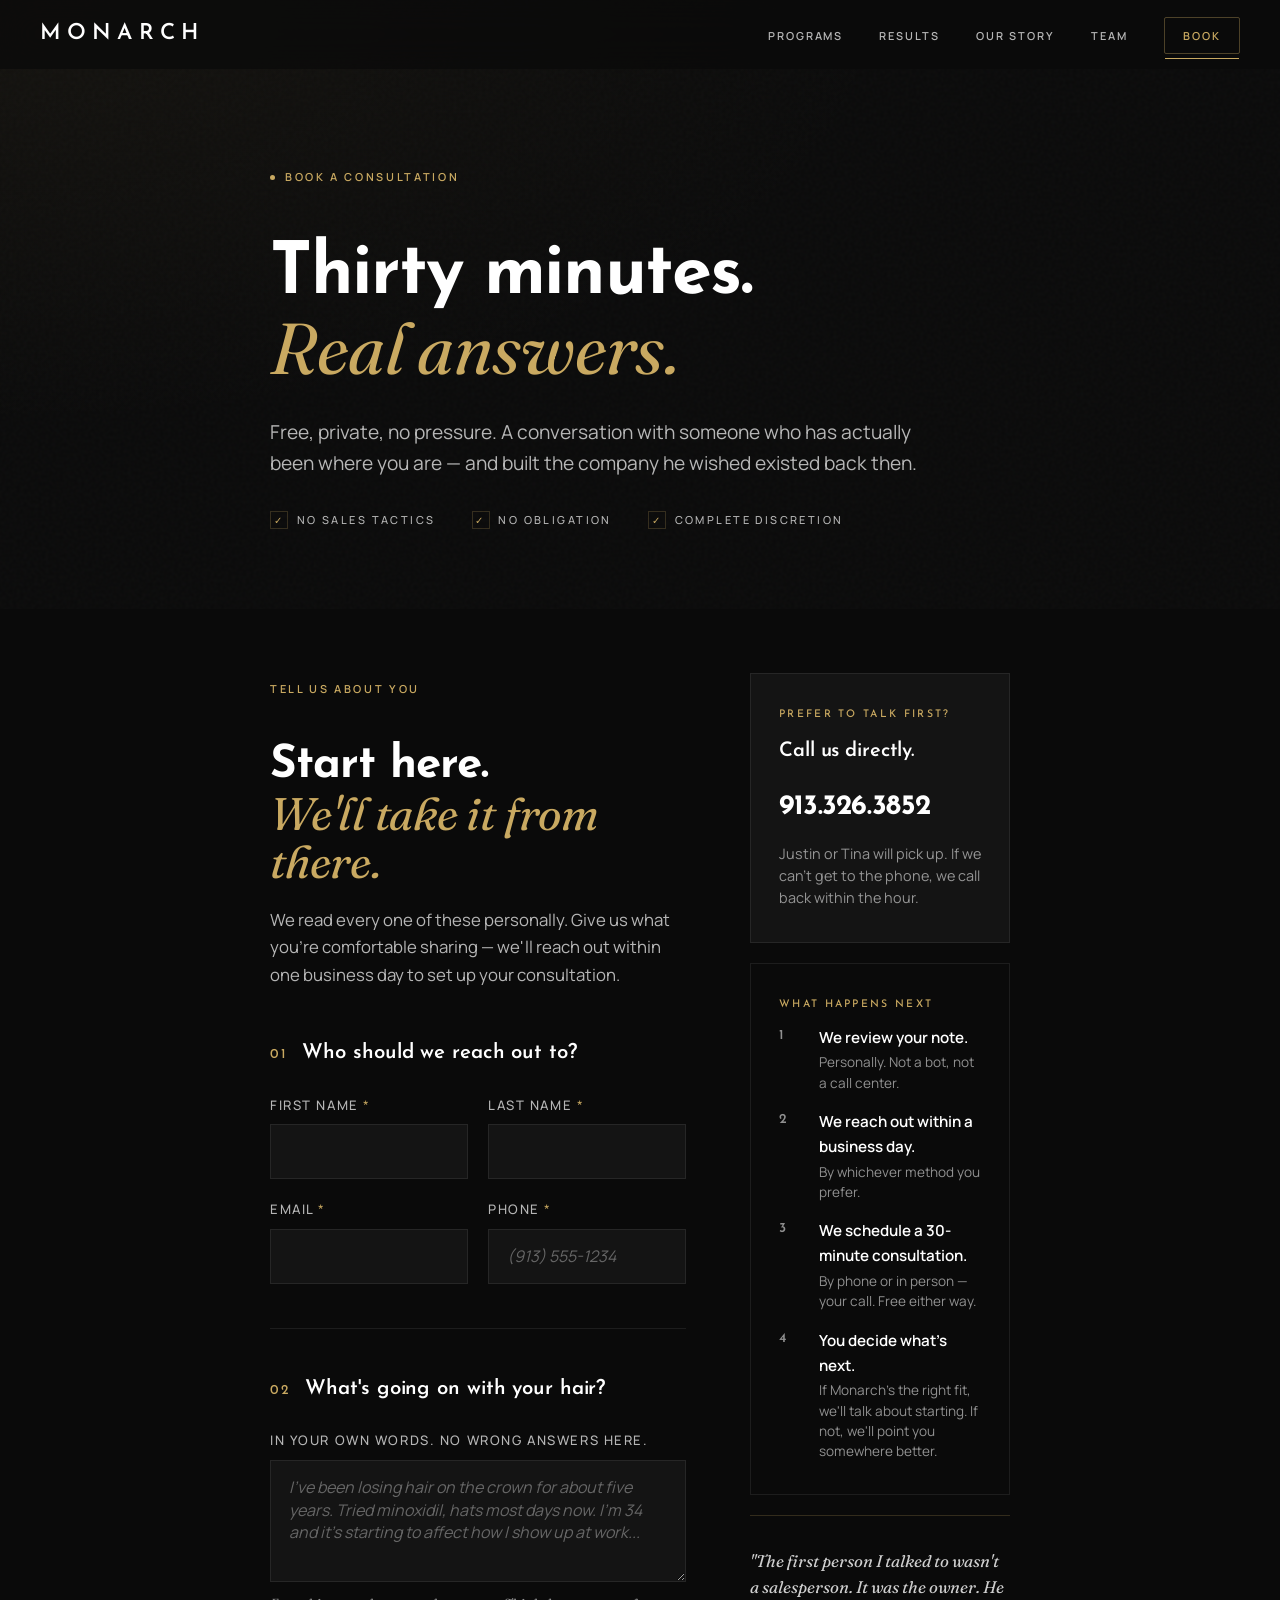
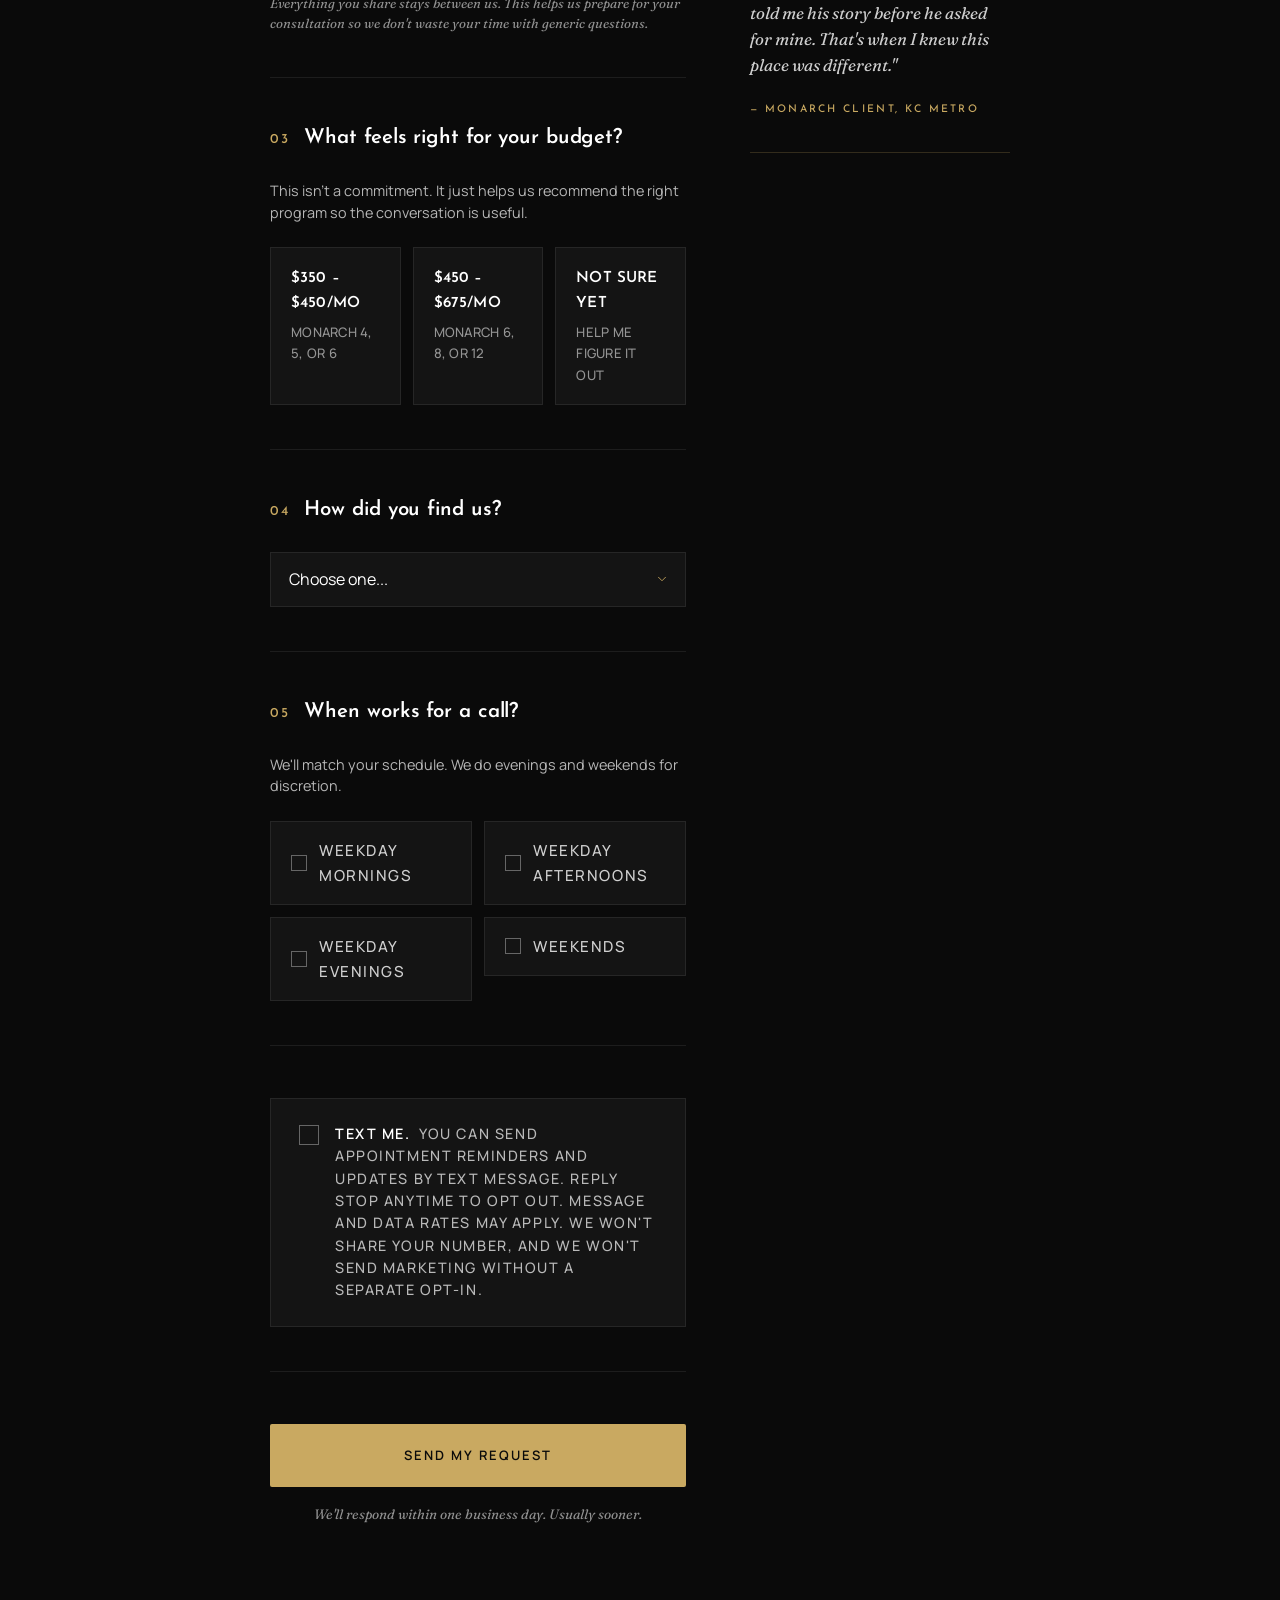
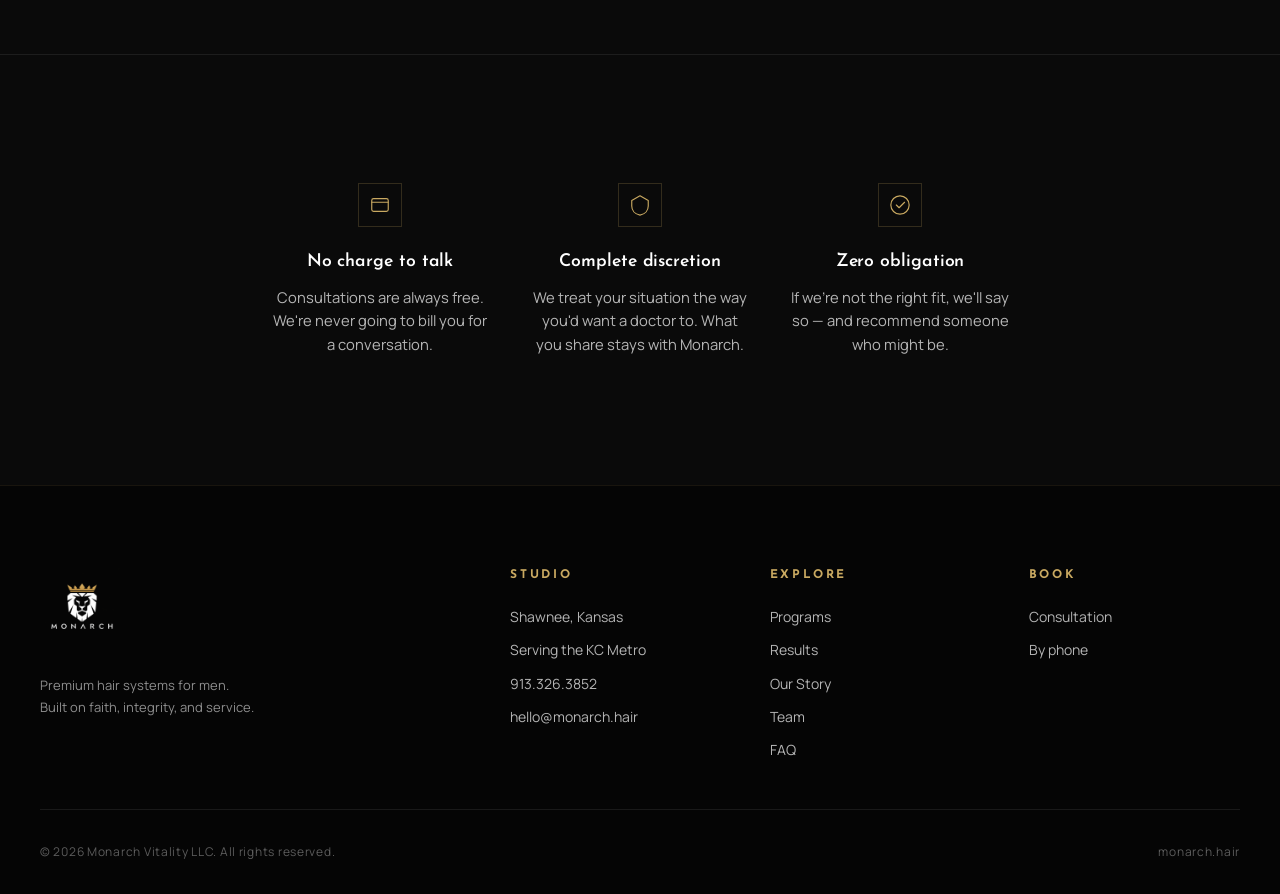
==== book.html @ c1148c9b "Add book consultation page" ====
<!DOCTYPE html>
<html lang="en">
<head>
    <meta charset="UTF-8">
    <meta name="viewport" content="width=device-width, initial-scale=1.0">
    <title>Book a Consultation — Monarch</title>
    <meta name="description" content="Book a free, private consultation with Monarch. Thirty minutes. No pressure. Real answers from a real person who has been where you are.">
    <meta name="theme-color" content="#0A0A0A">

    <meta property="og:title" content="Book a Consultation — Monarch">
    <meta property="og:description" content="Free, private, thirty minutes. Real answers from someone who has been where you are.">
    <meta property="og:type" content="website">
    <meta property="og:image" content="/images/logos/monarch-logo-white-gold-on-black.png">

    <link rel="icon" type="image/png" href="images/logos/monarch-mark-black-gold.png">

    <link rel="preconnect" href="https://fonts.googleapis.com">
    <link rel="preconnect" href="https://fonts.gstatic.com" crossorigin>
    <link href="https://fonts.googleapis.com/css2?family=Josefin+Sans:wght@300;400;500;600;700&family=Manrope:wght@300;400;500;600;700&family=Fraunces:ital,wght@1,300;1,400;1,500&display=swap" rel="stylesheet">

    <link rel="stylesheet" href="css/styles.css">
    <script>document.documentElement.classList.add('js');</script>
</head>
<body>

<!-- ============ NAV ============ -->
<nav class="nav" id="nav">
    <div class="nav__inner">
        <a href="index.html" class="nav__logo" aria-label="Monarch home">
            <span class="nav__logo-text">MONARCH</span>
        </a>
        <button class="nav__toggle" id="navToggle" aria-label="Open menu" aria-expanded="false">
            <span></span><span></span><span></span>
        </button>
        <ul class="nav__links" id="navLinks">
            <li><a href="programs.html">Programs</a></li>
            <li><a href="results.html">Results</a></li>
            <li><a href="story.html">Our Story</a></li>
            <li><a href="team.html">Team</a></li>
            <li><a href="book.html" class="nav__cta is-active">Book</a></li>
        </ul>
    </div>
</nav>

<!-- ============ PAGE HERO ============ -->
<section class="page-hero page-hero--book">
    <div class="page-hero__grain"></div>
    <div class="container container--narrow">
        <div class="eyebrow">
            <span class="eyebrow__dot"></span>
            Book a consultation
        </div>
        <h1 class="page-hero__headline">
            Thirty minutes.<br>
            <span class="serif-italic gold">Real answers.</span>
        </h1>
        <p class="page-hero__sub">
            Free, private, no pressure. A conversation with someone who has actually been where you are &mdash;
            and built the company he wished existed back then.
        </p>
        <ul class="page-hero__promises">
            <li><span class="promise__check" aria-hidden="true">&#10003;</span> No sales tactics</li>
            <li><span class="promise__check" aria-hidden="true">&#10003;</span> No obligation</li>
            <li><span class="promise__check" aria-hidden="true">&#10003;</span> Complete discretion</li>
        </ul>
    </div>
</section>

<!-- ============ BOOKING FORM ============ -->
<section class="section book">
    <div class="container container--narrow">
        <div class="book__layout">

            <!-- LEFT: the form -->
            <div class="book__form-wrap">
                <div class="eyebrow">Tell us about you</div>
                <h2 class="book__form-headline">
                    Start here.<br>
                    <span class="serif-italic gold">We'll take it from there.</span>
                </h2>
                <p class="book__form-intro">
                    We read every one of these personally. Give us what you're comfortable sharing &mdash;
                    we'll reach out within one business day to set up your consultation.
                </p>

                <form class="book-form" id="bookForm" novalidate>

                    <!-- SECTION 1: WHO -->
                    <div class="form-group">
                        <div class="form-group__label">
                            <span class="form-group__num">01</span>
                            <span class="form-group__title">Who should we reach out to?</span>
                        </div>
                        <div class="form-grid form-grid--2">
                            <div class="field">
                                <label for="firstName">First name <span class="req">*</span></label>
                                <input type="text" id="firstName" name="firstName" required autocomplete="given-name">
                            </div>
                            <div class="field">
                                <label for="lastName">Last name <span class="req">*</span></label>
                                <input type="text" id="lastName" name="lastName" required autocomplete="family-name">
                            </div>
                            <div class="field">
                                <label for="email">Email <span class="req">*</span></label>
                                <input type="email" id="email" name="email" required autocomplete="email" inputmode="email">
                            </div>
                            <div class="field">
                                <label for="phone">Phone <span class="req">*</span></label>
                                <input type="tel" id="phone" name="phone" required autocomplete="tel" inputmode="tel" placeholder="(913) 555-1234">
                            </div>
                        </div>
                    </div>

                    <!-- SECTION 2: WHAT'S GOING ON -->
                    <div class="form-group">
                        <div class="form-group__label">
                            <span class="form-group__num">02</span>
                            <span class="form-group__title">What's going on with your hair?</span>
                        </div>
                        <div class="field">
                            <label for="concern">In your own words. No wrong answers here.</label>
                            <textarea id="concern" name="concern" rows="4" placeholder="I've been losing hair on the crown for about five years. Tried minoxidil, hats most days now. I'm 34 and it's starting to affect how I show up at work..."></textarea>
                            <p class="field__hint">Everything you share stays between us. This helps us prepare for your consultation so we don't waste your time with generic questions.</p>
                        </div>
                    </div>

                    <!-- SECTION 3: BUDGET -->
                    <div class="form-group">
                        <div class="form-group__label">
                            <span class="form-group__num">03</span>
                            <span class="form-group__title">What feels right for your budget?</span>
                        </div>
                        <div class="field">
                            <p class="field__hint field__hint--top">This isn't a commitment. It just helps us recommend the right program so the conversation is useful.</p>
                            <div class="radio-grid">
                                <label class="radio-card">
                                    <input type="radio" name="budget" value="350-450">
                                    <span class="radio-card__inner">
                                        <span class="radio-card__title">$350 &ndash; $450/mo</span>
                                        <span class="radio-card__detail">Monarch 4, 5, or 6</span>
                                    </span>
                                </label>
                                <label class="radio-card">
                                    <input type="radio" name="budget" value="450-675">
                                    <span class="radio-card__inner">
                                        <span class="radio-card__title">$450 &ndash; $675/mo</span>
                                        <span class="radio-card__detail">Monarch 6, 8, or 12</span>
                                    </span>
                                </label>
                                <label class="radio-card">
                                    <input type="radio" name="budget" value="not-sure">
                                    <span class="radio-card__inner">
                                        <span class="radio-card__title">Not sure yet</span>
                                        <span class="radio-card__detail">Help me figure it out</span>
                                    </span>
                                </label>
                            </div>
                        </div>
                    </div>

                    <!-- SECTION 4: HOW'D YOU HEAR -->
                    <div class="form-group">
                        <div class="form-group__label">
                            <span class="form-group__num">04</span>
                            <span class="form-group__title">How did you find us?</span>
                        </div>
                        <div class="field">
                            <select id="source" name="source">
                                <option value="">Choose one...</option>
                                <option value="referral">A friend or family member referred me</option>
                                <option value="former-client">I was a client at Hair Club or another studio</option>
                                <option value="google">Google search</option>
                                <option value="social">Instagram, Facebook, or another social platform</option>
                                <option value="community">Local community or church connection</option>
                                <option value="other">Something else</option>
                            </select>
                        </div>
                    </div>

                    <!-- SECTION 5: WHEN -->
                    <div class="form-group">
                        <div class="form-group__label">
                            <span class="form-group__num">05</span>
                            <span class="form-group__title">When works for a call?</span>
                        </div>
                        <div class="field">
                            <p class="field__hint field__hint--top">We'll match your schedule. We do evenings and weekends for discretion.</p>
                            <div class="check-grid">
                                <label class="check-card">
                                    <input type="checkbox" name="availability" value="weekday-morning">
                                    <span class="check-card__inner">Weekday mornings</span>
                                </label>
                                <label class="check-card">
                                    <input type="checkbox" name="availability" value="weekday-afternoon">
                                    <span class="check-card__inner">Weekday afternoons</span>
                                </label>
                                <label class="check-card">
                                    <input type="checkbox" name="availability" value="weekday-evening">
                                    <span class="check-card__inner">Weekday evenings</span>
                                </label>
                                <label class="check-card">
                                    <input type="checkbox" name="availability" value="weekend">
                                    <span class="check-card__inner">Weekends</span>
                                </label>
                            </div>
                        </div>
                    </div>

                    <!-- SECTION 6: CONSENT -->
                    <div class="form-group form-group--consent">
                        <div class="field field--consent">
                            <label class="consent-check">
                                <input type="checkbox" id="smsConsent" name="smsConsent">
                                <span class="consent-check__box" aria-hidden="true"></span>
                                <span class="consent-check__label">
                                    <strong>Text me.</strong> You can send appointment reminders and updates by text message. Reply STOP anytime to opt out. Message and data rates may apply. We won't share your number, and we won't send marketing without a separate opt-in.
                                </span>
                            </label>
                        </div>
                    </div>

                    <!-- SUBMIT -->
                    <div class="form-submit">
                        <button type="submit" class="btn btn--gold btn--lg btn--full" id="submitBtn">
                            Send my request
                        </button>
                        <p class="form-submit__hint">
                            We'll respond within one business day. Usually sooner.
                        </p>
                    </div>

                    <!-- Status messages (hidden by default, shown by JS) -->
                    <div class="form-status" id="formStatus" aria-live="polite"></div>

                </form>
            </div>

            <!-- RIGHT: reassurance / alt contact -->
            <aside class="book__aside">

                <div class="book__card">
                    <div class="book__card-eyebrow">Prefer to talk first?</div>
                    <h3 class="book__card-headline">Call us directly.</h3>
                    <a href="tel:9133263852" class="book__card-phone">913.326.3852</a>
                    <p class="book__card-detail">Justin or Tina will pick up. If we can't get to the phone, we call back within the hour.</p>
                </div>

                <div class="book__card book__card--quiet">
                    <div class="book__card-eyebrow">What happens next</div>
                    <ol class="book__steps">
                        <li>
                            <span class="book__step-num">1</span>
                            <div>
                                <strong>We review your note.</strong>
                                <span>Personally. Not a bot, not a call center.</span>
                            </div>
                        </li>
                        <li>
                            <span class="book__step-num">2</span>
                            <div>
                                <strong>We reach out within a business day.</strong>
                                <span>By whichever method you prefer.</span>
                            </div>
                        </li>
                        <li>
                            <span class="book__step-num">3</span>
                            <div>
                                <strong>We schedule a 30-minute consultation.</strong>
                                <span>By phone or in person &mdash; your call. Free either way.</span>
                            </div>
                        </li>
                        <li>
                            <span class="book__step-num">4</span>
                            <div>
                                <strong>You decide what's next.</strong>
                                <span>If Monarch's the right fit, we'll talk about starting. If not, we'll point you somewhere better.</span>
                            </div>
                        </li>
                    </ol>
                </div>

                <div class="book__card book__card--quote">
                    <blockquote>
                        <p>"The first person I talked to wasn't a salesperson. It was the owner. He told me his story before he asked for mine. That's when I knew this place was different."</p>
                        <cite>&mdash; Monarch client, KC Metro</cite>
                    </blockquote>
                </div>

            </aside>

        </div>
    </div>
</section>

<!-- ============ CALENDAR PLACEHOLDER (for GHL embed) ============ -->
<!--
    GHL INTEGRATION POINT
    When GHL calendar is live, replace the inside of this section with
    the GHL embed snippet. Keep the outer <section> styling intact.
-->
<section class="section calendar-section" id="calendar" style="display: none;">
    <div class="container container--narrow">
        <div class="eyebrow">Or pick a time now</div>
        <h2 class="section__headline">
            See our calendar<br>
            <span class="serif-italic gold">and grab a slot.</span>
        </h2>
        <div class="calendar-embed" id="calendarEmbed">
            <!-- GHL embed will drop in here -->
        </div>
    </div>
</section>

<!-- ============ QUIET REASSURANCE ============ -->
<section class="section reassurance">
    <div class="container container--narrow">
        <div class="reassurance__grid">
            <div class="reassurance__item">
                <div class="reassurance__icon" aria-hidden="true">
                    <svg viewBox="0 0 24 24" fill="none" stroke="currentColor" stroke-width="1.25" stroke-linecap="round" stroke-linejoin="round">
                        <rect x="3" y="5" width="18" height="14" rx="2"/>
                        <path d="M3 9h18"/>
                    </svg>
                </div>
                <h4>No charge to talk</h4>
                <p>Consultations are always free. We're never going to bill you for a conversation.</p>
            </div>
            <div class="reassurance__item">
                <div class="reassurance__icon" aria-hidden="true">
                    <svg viewBox="0 0 24 24" fill="none" stroke="currentColor" stroke-width="1.25" stroke-linecap="round" stroke-linejoin="round">
                        <path d="M12 2L3 7v6c0 5 3.5 9 9 10 5.5-1 9-5 9-10V7l-9-5z"/>
                    </svg>
                </div>
                <h4>Complete discretion</h4>
                <p>We treat your situation the way you'd want a doctor to. What you share stays with Monarch.</p>
            </div>
            <div class="reassurance__item">
                <div class="reassurance__icon" aria-hidden="true">
                    <svg viewBox="0 0 24 24" fill="none" stroke="currentColor" stroke-width="1.25" stroke-linecap="round" stroke-linejoin="round">
                        <path d="M8 12l3 3 6-6"/>
                        <circle cx="12" cy="12" r="10"/>
                    </svg>
                </div>
                <h4>Zero obligation</h4>
                <p>If we're not the right fit, we'll say so &mdash; and recommend someone who might be.</p>
            </div>
        </div>
    </div>
</section>

<!-- ============ FOOTER ============ -->
<footer class="footer">
    <div class="container">
        <div class="footer__top">
            <div class="footer__brand">
                <img src="images/logos/monarch-logo-white-gold-on-black.png" alt="Monarch" class="footer__logo">
                <p class="footer__tagline">
                    Premium hair systems for men.<br>
                    Built on faith, integrity, and service.
                </p>
            </div>
            <div class="footer__col">
                <h4>Studio</h4>
                <ul>
                    <li>Shawnee, Kansas</li>
                    <li>Serving the KC Metro</li>
                    <li><a href="tel:9133263852">913.326.3852</a></li>
                    <li><a href="mailto:hello@monarch.hair">hello@monarch.hair</a></li>
                </ul>
            </div>
            <div class="footer__col">
                <h4>Explore</h4>
                <ul>
                    <li><a href="programs.html">Programs</a></li>
                    <li><a href="results.html">Results</a></li>
                    <li><a href="story.html">Our Story</a></li>
                    <li><a href="team.html">Team</a></li>
                    <li><a href="faq.html">FAQ</a></li>
                </ul>
            </div>
            <div class="footer__col">
                <h4>Book</h4>
                <ul>
                    <li><a href="book.html">Consultation</a></li>
                    <li><a href="tel:9133263852">By phone</a></li>
                </ul>
            </div>
        </div>
        <div class="footer__bottom">
            <div>&copy; 2026 Monarch Vitality LLC. All rights reserved.</div>
            <div>monarch.hair</div>
        </div>
    </div>
</footer>

<script src="js/main.js"></script>
<script src="js/book.js"></script>
</body>
</html>
---- css/styles.css ----
/* ============================================================
   MONARCH VITALITY — CORE STYLES
   ============================================================ */

/* --- CSS Variables --------------------------------------- */
:root {
    /* Color palette */
    --black: #0A0A0A;
    --black-deep: #050505;
    --black-surface: #141414;
    --black-surface-2: #1C1C1C;

    --gold: #C9A961;
    --gold-bright: #D8B876;
    --gold-deep: #A88F4C;
    --gold-muted: rgba(201, 169, 97, 0.22);
    --gold-line: rgba(201, 169, 97, 0.35);
    --gold-faint: rgba(201, 169, 97, 0.1);

    --white: #FFFFFF;
    --white-95: rgba(255, 255, 255, 0.95);
    --white-80: rgba(255, 255, 255, 0.80);
    --white-70: rgba(255, 255, 255, 0.70);
    --white-55: rgba(255, 255, 255, 0.55);
    --white-35: rgba(255, 255, 255, 0.35);
    --white-15: rgba(255, 255, 255, 0.15);
    --white-08: rgba(255, 255, 255, 0.08);

    /* Typography */
    --font-display: 'Josefin Sans', -apple-system, BlinkMacSystemFont, sans-serif;
    --font-body: 'Manrope', -apple-system, BlinkMacSystemFont, sans-serif;
    --font-serif: 'Fraunces', Georgia, serif;

    /* Layout */
    --max-width: 1280px;
    --max-width-narrow: 820px;
    --gutter: clamp(1.25rem, 4vw, 2.5rem);
    --section-pad-y: clamp(5rem, 10vw, 8rem);

    /* Motion */
    --ease-out: cubic-bezier(0.16, 1, 0.3, 1);
    --ease-in-out: cubic-bezier(0.65, 0, 0.35, 1);
}

/* --- Resets ---------------------------------------------- */
*, *::before, *::after {
    box-sizing: border-box;
    margin: 0;
    padding: 0;
}

html {
    scroll-behavior: smooth;
    -webkit-font-smoothing: antialiased;
    -moz-osx-font-smoothing: grayscale;
    text-rendering: optimizeLegibility;
}

body {
    font-family: var(--font-body);
    font-weight: 400;
    font-size: 17px;
    line-height: 1.65;
    color: var(--white-80);
    background: var(--black);
    overflow-x: hidden;
}

img, svg {
    max-width: 100%;
    height: auto;
    display: block;
}

a {
    color: inherit;
    text-decoration: none;
    transition: color 0.3s var(--ease-out), opacity 0.3s var(--ease-out);
}

ul {
    list-style: none;
}

button {
    font: inherit;
    cursor: pointer;
    border: none;
    background: none;
    color: inherit;
}

/* --- Selection ------------------------------------------- */
::selection {
    background: var(--gold);
    color: var(--black);
}

/* --- Container ------------------------------------------- */
.container {
    max-width: var(--max-width);
    margin: 0 auto;
    padding: 0 var(--gutter);
}
.container--narrow {
    max-width: var(--max-width-narrow);
}

/* --- Common Typography ----------------------------------- */
.eyebrow {
    display: inline-flex;
    align-items: center;
    gap: 0.625rem;
    font-family: var(--font-body);
    font-size: 11px;
    font-weight: 600;
    letter-spacing: 0.24em;
    text-transform: uppercase;
    color: var(--gold);
    margin-bottom: 1.75rem;
}

.eyebrow__dot {
    width: 5px;
    height: 5px;
    background: var(--gold);
    border-radius: 50%;
    display: inline-block;
}

.serif-italic {
    font-family: var(--font-serif);
    font-style: italic;
    font-weight: 400;
    letter-spacing: -0.005em;
}

.gold { color: var(--gold); }
.muted { color: var(--white-55); }

/* --- Buttons --------------------------------------------- */
.btn {
    display: inline-flex;
    align-items: center;
    justify-content: center;
    gap: 0.5rem;
    font-family: var(--font-body);
    font-weight: 600;
    font-size: 12px;
    letter-spacing: 0.16em;
    text-transform: uppercase;
    padding: 1.05rem 1.75rem;
    border-radius: 2px;
    transition: all 0.3s var(--ease-out);
    white-space: nowrap;
    cursor: pointer;
    border: 1px solid transparent;
}

.btn--gold {
    background: var(--gold);
    color: var(--black);
}
.btn--gold:hover {
    background: var(--gold-bright);
    transform: translateY(-1px);
    box-shadow: 0 10px 30px -8px rgba(201, 169, 97, 0.4);
}

.btn--ghost {
    background: transparent;
    color: var(--white);
    border-color: var(--white-35);
}
.btn--ghost:hover {
    background: var(--white-08);
    border-color: var(--white-80);
}

.btn--ghost-sm {
    background: transparent;
    color: var(--white);
    border: 1px solid var(--white-15);
    padding: 0.75rem 1.25rem;
    font-size: 11px;
    letter-spacing: 0.14em;
}
.btn--ghost-sm:hover {
    border-color: var(--gold);
    color: var(--gold);
}

.btn--lg {
    font-size: 13px;
    padding: 1.25rem 2.25rem;
}

.link-arrow {
    display: inline-block;
    font-size: 12px;
    font-weight: 600;
    letter-spacing: 0.18em;
    text-transform: uppercase;
    color: var(--gold);
    padding: 0.75rem 0 0.3rem;
    border-bottom: 1px solid var(--gold-line);
    transition: all 0.3s var(--ease-out);
}
.link-arrow::after {
    content: ' →';
    transition: transform 0.3s var(--ease-out);
    display: inline-block;
}
.link-arrow:hover {
    color: var(--gold-bright);
    border-color: var(--gold);
}
.link-arrow:hover::after {
    transform: translateX(4px);
}

/* ============================================================
   NAVIGATION
   ============================================================ */
.nav {
    position: fixed;
    top: 0;
    left: 0;
    right: 0;
    z-index: 100;
    background: rgba(10, 10, 10, 0.72);
    backdrop-filter: blur(18px);
    -webkit-backdrop-filter: blur(18px);
    border-bottom: 1px solid transparent;
    transition: all 0.3s var(--ease-out);
}
.nav.is-scrolled {
    background: rgba(10, 10, 10, 0.92);
    border-bottom-color: var(--white-08);
}

.nav__inner {
    max-width: var(--max-width);
    margin: 0 auto;
    padding: 1.25rem var(--gutter);
    display: flex;
    align-items: center;
    justify-content: space-between;
}

.nav__logo {
    text-decoration: none;
    line-height: 1;
}

.nav__logo-text {
    font-family: var(--font-display);
    font-weight: 600;
    font-size: 22px;
    letter-spacing: 0.28em;
    color: var(--white);
    text-transform: uppercase;
    transition: font-size 0.3s var(--ease-out), color 0.3s var(--ease-out);
    display: inline-block;
    padding-right: 0.28em; /* offset the last-letter tracking so it looks balanced */
}
.nav__logo:hover .nav__logo-text { color: var(--gold); }
.nav.is-scrolled .nav__logo-text { font-size: 18px; }

.nav__links {
    display: flex;
    gap: 2.25rem;
    align-items: center;
}

.nav__links a {
    font-size: 11px;
    font-weight: 600;
    letter-spacing: 0.18em;
    text-transform: uppercase;
    color: var(--white-70);
    position: relative;
    padding: 0.25rem 0;
}
.nav__links a:hover { color: var(--white); }

.nav__cta {
    color: var(--gold) !important;
    border: 1px solid var(--gold-line);
    padding: 0.625rem 1.125rem !important;
    border-radius: 2px;
    transition: all 0.3s var(--ease-out);
}
.nav__cta:hover {
    background: var(--gold);
    color: var(--black) !important;
    border-color: var(--gold);
}

/* Mobile nav toggle */
.nav__toggle {
    display: none;
    width: 32px;
    height: 32px;
    flex-direction: column;
    justify-content: center;
    gap: 5px;
    padding: 0;
}
.nav__toggle span {
    display: block;
    width: 22px;
    height: 1.5px;
    background: var(--white);
    transition: all 0.3s var(--ease-out);
}
.nav__toggle.is-open span:nth-child(1) { transform: translateY(6.5px) rotate(45deg); }
.nav__toggle.is-open span:nth-child(2) { opacity: 0; }
.nav__toggle.is-open span:nth-child(3) { transform: translateY(-6.5px) rotate(-45deg); }

/* ============================================================
   HERO
   ============================================================ */
.hero {
    position: relative;
    min-height: 100vh;
    display: flex;
    align-items: center;
    padding: 9rem var(--gutter) 6rem;
    background: radial-gradient(ellipse at top left, rgba(201, 169, 97, 0.06) 0%, transparent 50%),
                radial-gradient(ellipse at bottom right, rgba(201, 169, 97, 0.04) 0%, transparent 50%),
                var(--black);
    overflow: hidden;
}

/* Subtle grain texture for luxury atmosphere */
.hero__grain {
    position: absolute;
    inset: 0;
    opacity: 0.035;
    pointer-events: none;
    background-image: url("data:image/svg+xml,%3Csvg viewBox='0 0 200 200' xmlns='http://www.w3.org/2000/svg'%3E%3Cfilter id='n'%3E%3CfeTurbulence type='fractalNoise' baseFrequency='0.85' stitchTiles='stitch'/%3E%3C/filter%3E%3Crect width='100%25' height='100%25' filter='url(%23n)'/%3E%3C/svg%3E");
}

.hero__inner {
    position: relative;
    max-width: var(--max-width);
    width: 100%;
    margin: 0 auto;
    z-index: 2;
    display: grid;
    grid-template-columns: 1.1fr 1fr;
    gap: clamp(2rem, 5vw, 5rem);
    align-items: center;
}

.hero__text {
    max-width: 560px;
}

.hero__headline {
    font-family: var(--font-display);
    font-weight: 700;
    font-size: clamp(2.75rem, 7vw, 5.25rem);
    line-height: 1;
    letter-spacing: -0.02em;
    color: var(--white);
    margin-bottom: 2rem;
    max-width: 14ch;
}
.hero__headline span {
    display: block;
}
.hero__headline .serif-italic {
    font-weight: 400;
    line-height: 1.05;
    letter-spacing: -0.015em;
    margin-top: 0.15em;
}

.hero__sub {
    font-size: clamp(1rem, 1.4vw, 1.15rem);
    line-height: 1.65;
    color: var(--white-70);
    max-width: 44ch;
    margin-bottom: 2.75rem;
    font-weight: 400;
}

.hero__ctas {
    display: flex;
    gap: 0.875rem;
    flex-wrap: wrap;
    align-items: center;
}

/* Hero logo plate — the brand moment */
.hero__visual {
    position: relative;
    display: flex;
    justify-content: center;
    align-items: center;
}

.hero__logo-plate {
    position: relative;
    width: 100%;
    max-width: 480px;
    padding: 3.5rem 2.5rem 3rem;
    display: flex;
    flex-direction: column;
    align-items: center;
    text-align: center;
}

.hero__logo-glow {
    position: absolute;
    inset: 0;
    background: radial-gradient(ellipse at center, rgba(201, 169, 97, 0.16) 0%, rgba(201, 169, 97, 0.04) 40%, transparent 65%);
    filter: blur(10px);
    pointer-events: none;
    z-index: 0;
}

.hero__logo-mark {
    position: relative;
    z-index: 1;
    width: 100%;
    max-width: 340px;
    height: auto;
    /* Blend the PNG's black background into the page so the square disappears */
    mix-blend-mode: screen;
}

.hero__logo-rule {
    position: relative;
    z-index: 1;
    width: 64px;
    height: 1px;
    background: var(--gold-line);
    margin: 1.75rem 0 1.25rem;
}

.hero__logo-tagline {
    position: relative;
    z-index: 1;
    font-family: var(--font-display);
    font-size: 11px;
    font-weight: 500;
    letter-spacing: 0.26em;
    text-transform: uppercase;
    color: var(--white-55);
}

/* Corner brackets — Omega-watch detail */
.hero__visual::before,
.hero__visual::after {
    content: '';
    position: absolute;
    width: 26px;
    height: 26px;
    border-color: var(--gold);
    z-index: 4;
    pointer-events: none;
}
.hero__visual::before {
    top: 0;
    left: calc(50% - 240px);
    border-top: 1px solid;
    border-left: 1px solid;
}
.hero__visual::after {
    bottom: 0;
    right: calc(50% - 240px);
    border-bottom: 1px solid;
    border-right: 1px solid;
}

.hero__scroll-hint {
    position: absolute;
    bottom: 2.5rem;
    left: 50%;
    transform: translateX(-50%);
    display: flex;
    flex-direction: column;
    align-items: center;
    gap: 0.75rem;
    color: var(--white-35);
    font-size: 9px;
    letter-spacing: 0.3em;
    text-transform: uppercase;
    font-weight: 500;
}
.hero__scroll-line {
    width: 1px;
    height: 50px;
    background: linear-gradient(to bottom, var(--white-35), transparent);
    animation: scrollLine 2.4s var(--ease-in-out) infinite;
}
@keyframes scrollLine {
    0% { transform: scaleY(0); transform-origin: top; }
    50% { transform: scaleY(1); transform-origin: top; }
    51% { transform-origin: bottom; }
    100% { transform: scaleY(0); transform-origin: bottom; }
}

/* ============================================================
   REVEAL ANIMATIONS (page-load hero + scroll-triggered)
   Only apply the hiding when JS is available — if JS fails,
   everything stays visible.
   ============================================================ */
.js .reveal {
    opacity: 0;
    transform: translateY(24px);
    transition: opacity 1s var(--ease-out), transform 1s var(--ease-out);
}
.js .reveal.is-visible {
    opacity: 1;
    transform: translateY(0);
}

/* ============================================================
   TRUST BAR
   ============================================================ */
.trust-bar {
    background: var(--black-deep);
    border-top: 1px solid var(--white-08);
    border-bottom: 1px solid var(--white-08);
    padding: 3rem var(--gutter);
}

.trust-bar__inner {
    max-width: var(--max-width);
    margin: 0 auto;
    display: flex;
    align-items: center;
    justify-content: center;
    gap: clamp(2rem, 6vw, 5rem);
    flex-wrap: wrap;
}

.trust-bar__item {
    text-align: center;
}

.trust-bar__num {
    font-family: var(--font-display);
    font-size: clamp(2.5rem, 4vw, 3.25rem);
    font-weight: 700;
    color: var(--white);
    letter-spacing: -0.03em;
    line-height: 1;
    margin-bottom: 0.5rem;
}
.trust-bar__num span {
    color: var(--gold);
    font-size: 0.7em;
    margin-left: 0.05em;
}

.trust-bar__label {
    font-size: 11px;
    font-weight: 500;
    letter-spacing: 0.2em;
    text-transform: uppercase;
    color: var(--white-55);
}

.trust-bar__divider {
    width: 1px;
    height: 56px;
    background: var(--gold-muted);
}

/* ============================================================
   SECTION BASE
   ============================================================ */
.section {
    padding: var(--section-pad-y) 0;
    position: relative;
}

.section__headline {
    font-family: var(--font-display);
    font-weight: 700;
    font-size: clamp(2.25rem, 5vw, 3.75rem);
    line-height: 1.02;
    letter-spacing: -0.022em;
    color: var(--white);
    margin-bottom: 3rem;
}
.section__headline .serif-italic { font-weight: 400; }

.section__head {
    margin-bottom: 4rem;
}
.section__head--split {
    display: flex;
    justify-content: space-between;
    align-items: flex-end;
    gap: 2rem;
    flex-wrap: wrap;
}
.section__head--split .section__headline { margin-bottom: 0; }

/* ============================================================
   PAIN SECTION
   ============================================================ */
.pain {
    background: var(--black);
}

.pain__grid {
    display: grid;
    grid-template-columns: 1fr 1fr;
    gap: 3rem;
    margin-top: 1rem;
}

.pain__copy {
    font-size: 1.0625rem;
    line-height: 1.75;
    color: var(--white-70);
}
.pain__copy em {
    font-family: var(--font-serif);
    font-style: italic;
    color: var(--gold);
    font-weight: 500;
}

/* ============================================================
   TRANSFORMATIONS
   ============================================================ */
.transformations {
    background: var(--black-deep);
    border-top: 1px solid var(--white-08);
    border-bottom: 1px solid var(--white-08);
}

.transformations__grid {
    display: grid;
    grid-template-columns: repeat(3, 1fr);
    gap: 1.25rem;
}

.transformation {
    position: relative;
    overflow: hidden;
    border-radius: 3px;
    background: var(--black-surface);
    aspect-ratio: 1 / 1;
    transition: transform 0.5s var(--ease-out);
}
.transformation img {
    width: 100%;
    height: 100%;
    object-fit: cover;
    transition: transform 0.8s var(--ease-out);
}
.transformation:hover img {
    transform: scale(1.04);
}

.transformation figcaption {
    position: absolute;
    bottom: 0;
    left: 0;
    right: 0;
    padding: 1.25rem;
    background: linear-gradient(to top, rgba(0,0,0,0.85), transparent);
}
.transformation__tag {
    font-size: 10px;
    font-weight: 600;
    letter-spacing: 0.2em;
    text-transform: uppercase;
    color: var(--gold);
}

/* ============================================================
   WHY MONARCH
   ============================================================ */
.why {
    background: var(--black);
}

.why__grid {
    display: grid;
    grid-template-columns: repeat(2, 1fr);
    gap: 1.25rem;
}

.why__card {
    padding: 2.5rem 2rem;
    background: var(--black-surface);
    border: 1px solid var(--white-08);
    border-radius: 3px;
    position: relative;
    overflow: hidden;
    transition: all 0.5s var(--ease-out);
}
.why__card::before {
    content: '';
    position: absolute;
    top: 0;
    left: 0;
    right: 0;
    height: 1px;
    background: transparent;
    transition: background 0.5s var(--ease-out);
}
.why__card:hover {
    border-color: var(--gold-muted);
    transform: translateY(-3px);
}
.why__card:hover::before {
    background: var(--gold);
}

.why__num {
    font-family: var(--font-serif);
    font-style: italic;
    font-size: 2.25rem;
    font-weight: 500;
    color: var(--gold);
    letter-spacing: -0.03em;
    margin-bottom: 1rem;
    line-height: 1;
}

.why__title {
    font-family: var(--font-display);
    font-weight: 700;
    font-size: 1.25rem;
    line-height: 1.25;
    color: var(--white);
    letter-spacing: -0.015em;
    margin-bottom: 0.875rem;
}

.why__copy {
    font-size: 0.9375rem;
    line-height: 1.65;
    color: var(--white-70);
}

/* ============================================================
   FOUNDER TEASER
   ============================================================ */
.founder {
    background: var(--black-deep);
    border-top: 1px solid var(--white-08);
    border-bottom: 1px solid var(--white-08);
}

.founder__quote {
    font-family: var(--font-serif);
    font-style: italic;
    font-weight: 400;
    font-size: clamp(1.75rem, 4vw, 2.75rem);
    line-height: 1.2;
    color: var(--white);
    letter-spacing: -0.013em;
    max-width: 20ch;
    margin: 1rem 0 3.5rem;
}

.founder__grid {
    display: grid;
    grid-template-columns: 260px 1fr;
    gap: 3.5rem;
    align-items: start;
    margin-bottom: 4rem;
}

.founder__portrait {
    position: relative;
}
.founder__portrait img {
    width: 100%;
    aspect-ratio: 3 / 4;
    object-fit: cover;
    object-position: center top;
    border-radius: 2px;
    filter: grayscale(0.1) contrast(1.02);
}
.founder__portrait-caption {
    margin-top: 1rem;
    font-size: 10px;
    font-weight: 600;
    letter-spacing: 0.22em;
    text-transform: uppercase;
    color: var(--gold);
}

.founder__body p {
    font-size: 1rem;
    line-height: 1.75;
    color: var(--white-70);
    margin-bottom: 1.25rem;
}
.founder__body p:last-of-type { margin-bottom: 1.75rem; }

/* Values row */
.values-row {
    display: flex;
    gap: 3.5rem;
    padding-top: 2.5rem;
    border-top: 1px solid var(--gold-faint);
    flex-wrap: wrap;
}
.values-row__item {
    font-size: 10px;
    font-weight: 600;
    letter-spacing: 0.3em;
    text-transform: uppercase;
    color: var(--white-55);
    position: relative;
}
.values-row__item:first-child { color: var(--gold); }

/* ============================================================
   PROGRAMS
   ============================================================ */
.programs {
    background: var(--black);
}

.programs__grid {
    display: grid;
    grid-template-columns: repeat(3, 1fr);
    gap: 1.25rem;
    margin-bottom: 2rem;
}

.program {
    position: relative;
    padding: 2.5rem 2rem;
    background: var(--black-surface);
    border: 1px solid var(--white-08);
    border-radius: 3px;
    transition: all 0.4s var(--ease-out);
}
.program:hover {
    border-color: var(--gold-muted);
    transform: translateY(-3px);
}

.program--featured {
    border-color: var(--gold);
    background: linear-gradient(180deg, var(--black-surface) 0%, #1A1610 100%);
}

.program__badge {
    position: absolute;
    top: -11px;
    left: 2rem;
    background: var(--gold);
    color: var(--black);
    font-size: 10px;
    font-weight: 700;
    letter-spacing: 0.16em;
    text-transform: uppercase;
    padding: 0.4rem 0.75rem;
    border-radius: 2px;
}

.program__tier {
    font-family: var(--font-display);
    font-size: 0.875rem;
    font-weight: 700;
    letter-spacing: 0.12em;
    text-transform: uppercase;
    color: var(--gold);
    margin-bottom: 1.5rem;
}

.program__price {
    font-family: var(--font-display);
    font-weight: 700;
    font-size: 3.5rem;
    color: var(--white);
    letter-spacing: -0.03em;
    line-height: 1;
    margin-bottom: 1rem;
}
.program__currency {
    font-size: 1.5rem;
    font-weight: 600;
    vertical-align: top;
    margin-right: 0.15em;
    color: var(--white-55);
    letter-spacing: 0;
}
.program__per {
    font-size: 1rem;
    font-weight: 500;
    color: var(--white-55);
    letter-spacing: 0;
    margin-left: 0.15em;
}

.program__desc {
    font-size: 0.9375rem;
    line-height: 1.6;
    color: var(--white-70);
}

.programs__note {
    text-align: center;
    font-size: 0.875rem;
    color: var(--white-55);
    margin-top: 2rem;
    letter-spacing: 0.01em;
}

/* ============================================================
   FINAL CTA
   ============================================================ */
.cta-final {
    background: var(--black-deep);
    border-top: 1px solid var(--white-08);
    position: relative;
    overflow: hidden;
}
.cta-final::before {
    content: '';
    position: absolute;
    inset: 0;
    background: radial-gradient(ellipse at center, rgba(201, 169, 97, 0.08) 0%, transparent 55%);
    pointer-events: none;
}

.cta-final__inner {
    position: relative;
    text-align: center;
    padding: 2rem 0;
}

.cta-final__headline {
    font-family: var(--font-display);
    font-weight: 700;
    font-size: clamp(2rem, 5vw, 3.5rem);
    line-height: 1.05;
    letter-spacing: -0.022em;
    color: var(--white);
    margin-bottom: 1.5rem;
}
.cta-final__headline .serif-italic { font-weight: 400; }

.cta-final__sub {
    font-size: 1.0625rem;
    line-height: 1.65;
    color: var(--white-70);
    max-width: 52ch;
    margin: 0 auto 2.75rem;
}

.cta-final__buttons {
    display: flex;
    gap: 0.875rem;
    justify-content: center;
    flex-wrap: wrap;
}

/* ============================================================
   FOOTER
   ============================================================ */
.footer {
    background: var(--black-deep);
    padding: 5rem 0 2rem;
    border-top: 1px solid var(--gold-faint);
}

.footer__top {
    display: grid;
    grid-template-columns: 2fr 1fr 1fr 1fr;
    gap: 3rem;
    padding-bottom: 3rem;
    border-bottom: 1px solid var(--white-08);
}

.footer__logo {
    height: 84px;
    width: auto;
    margin-bottom: 1.5rem;
    mix-blend-mode: screen;
}

.footer__tagline {
    font-size: 0.8125rem;
    color: var(--white-55);
    line-height: 1.7;
    max-width: 28ch;
}

.footer__col h4 {
    font-family: var(--font-display);
    font-weight: 700;
    font-size: 0.75rem;
    letter-spacing: 0.22em;
    text-transform: uppercase;
    color: var(--gold);
    margin-bottom: 1.25rem;
}

.footer__col ul { display: flex; flex-direction: column; gap: 0.625rem; }
.footer__col li { font-size: 0.875rem; color: var(--white-70); }
.footer__col a:hover { color: var(--gold); }

.footer__bottom {
    padding-top: 2rem;
    display: flex;
    justify-content: space-between;
    font-size: 0.75rem;
    color: var(--white-35);
    letter-spacing: 0.06em;
    flex-wrap: wrap;
    gap: 1rem;
}

/* ============================================================
   RESPONSIVE — TABLET
   ============================================================ */
@media (max-width: 1024px) {
    .hero__inner { grid-template-columns: 1fr; gap: 2.5rem; }
    .hero__text { max-width: 100%; }
    .hero__visual { order: -1; }
    .hero__logo-plate { max-width: 380px; padding: 2rem 2rem 2rem; }
    .hero__logo-mark { max-width: 260px; }
    .hero__visual::before,
    .hero__visual::after { display: none; }

    .pain__grid { grid-template-columns: 1fr; gap: 1.5rem; }
    .transformations__grid { grid-template-columns: repeat(2, 1fr); }
    .why__grid { grid-template-columns: repeat(2, 1fr); }
    .programs__grid { grid-template-columns: 1fr; max-width: 480px; margin-left: auto; margin-right: auto; }
    .footer__top { grid-template-columns: 1fr 1fr; }
    .footer__brand { grid-column: 1 / -1; }
}

/* ============================================================
   RESPONSIVE — MOBILE
   ============================================================ */
@media (max-width: 768px) {
    body { font-size: 16px; }

    /* Nav */
    .nav__logo-text { font-size: 18px; letter-spacing: 0.24em; }
    .nav.is-scrolled .nav__logo-text { font-size: 16px; }
    .nav__toggle { display: flex; }
    .nav__links {
        position: fixed;
        top: 0;
        right: 0;
        bottom: 0;
        width: min(80vw, 320px);
        flex-direction: column;
        justify-content: center;
        gap: 2rem;
        background: var(--black);
        border-left: 1px solid var(--white-08);
        padding: 2rem;
        transform: translateX(100%);
        transition: transform 0.4s var(--ease-out);
    }
    .nav__links.is-open { transform: translateX(0); }
    .nav__links a { font-size: 14px; }

    /* Hero */
    .hero { min-height: auto; padding-top: 7rem; padding-bottom: 4rem; }
    .hero__headline { margin-bottom: 1.5rem; }
    .hero__ctas { flex-direction: column; align-items: stretch; }
    .hero__ctas .btn { width: 100%; }
    .hero__logo-plate { max-width: 300px; padding: 1.5rem; }
    .hero__logo-mark { max-width: 220px; }
    .hero__scroll-hint { display: none; }

    /* Trust bar */
    .trust-bar { padding: 2rem var(--gutter); }
    .trust-bar__inner { gap: 1.5rem; }
    .trust-bar__divider { display: none; }

    /* Grids */
    .transformations__grid { grid-template-columns: 1fr; }
    .why__grid { grid-template-columns: 1fr; }

    /* Founder */
    .founder__grid { grid-template-columns: 1fr; gap: 2rem; }
    .founder__portrait { max-width: 240px; }
    .values-row { gap: 1.5rem; }

    /* CTA Final */
    .cta-final__buttons { flex-direction: column; align-items: stretch; }
    .cta-final__buttons .btn { width: 100%; }

    /* Footer */
    .footer__logo { height: 68px; }
    .footer__top { grid-template-columns: 1fr; gap: 2rem; }
    .footer__bottom { flex-direction: column; text-align: center; }
}

/* ============================================================
   MOTION REDUCED
   ============================================================ */
@media (prefers-reduced-motion: reduce) {
    *, *::before, *::after {
        animation-duration: 0.01ms !important;
        transition-duration: 0.01ms !important;
    }
    .reveal { opacity: 1; transform: none; }
}

/* ============================================================
   NAV ACTIVE STATE
   ============================================================ */
.nav__links a.is-active {
    color: var(--white);
}
.nav__links a.is-active::after {
    content: '';
    position: absolute;
    bottom: -6px;
    left: 0;
    right: 0;
    height: 1px;
    background: var(--gold);
}
.nav__links li a { position: relative; }

/* ============================================================
   PAGE HERO (inner pages)
   ============================================================ */
.page-hero {
    position: relative;
    padding: 10rem var(--gutter) 5rem;
    background: radial-gradient(ellipse at top left, rgba(201, 169, 97, 0.05) 0%, transparent 50%),
                var(--black);
    overflow: hidden;
}
.page-hero__grain {
    position: absolute;
    inset: 0;
    opacity: 0.03;
    pointer-events: none;
    background-image: url("data:image/svg+xml,%3Csvg viewBox='0 0 200 200' xmlns='http://www.w3.org/2000/svg'%3E%3Cfilter id='n'%3E%3CfeTurbulence type='fractalNoise' baseFrequency='0.85' stitchTiles='stitch'/%3E%3C/filter%3E%3Crect width='100%25' height='100%25' filter='url(%23n)'/%3E%3C/svg%3E");
}
.page-hero > .container { position: relative; z-index: 2; }
.page-hero__headline {
    font-family: var(--font-display);
    font-weight: 700;
    font-size: clamp(2.5rem, 6vw, 4.5rem);
    line-height: 1.02;
    letter-spacing: -0.02em;
    color: var(--white);
    margin: 1.5rem 0 2rem;
}
.page-hero__headline .serif-italic {
    font-weight: 400;
    display: block;
}
.page-hero__sub {
    font-size: clamp(1.05rem, 1.5vw, 1.25rem);
    line-height: 1.6;
    color: var(--white-70);
    max-width: 56ch;
}

/* ============================================================
   TIER CARDS (pricing)
   ============================================================ */
.tiers {
    padding-top: 3rem;
}
.tiers__grid {
    display: flex;
    flex-direction: column;
    gap: 1.25rem;
    max-width: 1040px;
    margin: 0 auto;
}

.tier {
    position: relative;
    display: grid;
    grid-template-columns: 1.1fr 1fr 1.2fr;
    gap: 2.5rem;
    align-items: center;
    padding: 2.5rem 3rem;
    background: var(--black-surface);
    border: 1px solid var(--white-08);
    transition: border-color 0.3s var(--ease-out), transform 0.3s var(--ease-out);
}
.tier:hover {
    border-color: var(--gold-muted);
    transform: translateY(-2px);
}

.tier--featured {
    border-color: var(--gold);
    background: linear-gradient(to bottom right, rgba(201, 169, 97, 0.04), transparent 70%), var(--black-surface);
}
.tier--featured:hover {
    border-color: var(--gold-bright);
}

.tier__badge {
    position: absolute;
    top: -1px;
    right: 2rem;
    background: var(--gold);
    color: var(--black);
    font-family: var(--font-display);
    font-weight: 600;
    font-size: 10px;
    letter-spacing: 0.22em;
    text-transform: uppercase;
    padding: 0.45rem 0.875rem;
    line-height: 1;
}

.tier__head {
    display: flex;
    flex-direction: column;
    gap: 0.5rem;
}
.tier__name {
    font-family: var(--font-display);
    font-weight: 600;
    font-size: clamp(1.5rem, 2.2vw, 1.875rem);
    letter-spacing: 0.04em;
    color: var(--white);
    text-transform: uppercase;
}
.tier__cadence {
    font-size: 12px;
    font-weight: 500;
    letter-spacing: 0.2em;
    text-transform: uppercase;
    color: var(--gold);
}

.tier__price-block {
    display: flex;
    flex-direction: column;
    align-items: flex-start;
}
.tier__price {
    font-family: var(--font-display);
    font-weight: 700;
    font-size: clamp(2.5rem, 4.5vw, 3.5rem);
    letter-spacing: -0.025em;
    color: var(--white);
    line-height: 1;
    position: relative;
}
.tier__currency {
    font-size: 0.5em;
    vertical-align: top;
    margin-right: 0.1em;
    color: var(--white-55);
    font-weight: 500;
}
.tier__per {
    font-size: 0.32em;
    font-weight: 500;
    color: var(--white-55);
    letter-spacing: 0;
    margin-left: 0.15em;
}

.tier__stats {
    display: flex;
    flex-wrap: wrap;
    gap: 1rem 2rem;
    grid-column: 2;
}
.tier__stat {
    display: flex;
    flex-direction: column;
    gap: 0.125rem;
}
.tier__stat-num {
    font-family: var(--font-display);
    font-weight: 600;
    font-size: 1.5rem;
    color: var(--white);
    line-height: 1;
}
.tier__stat-label {
    font-size: 10.5px;
    font-weight: 500;
    letter-spacing: 0.16em;
    text-transform: uppercase;
    color: var(--white-55);
}

.tier__desc {
    font-size: 0.95rem;
    line-height: 1.55;
    color: var(--white-70);
    grid-column: 3;
    grid-row: 1;
    margin: 0;
}

.tier__cta {
    grid-column: 3;
    grid-row: 2;
    justify-self: start;
    font-family: var(--font-display);
    font-weight: 500;
    font-size: 12px;
    letter-spacing: 0.22em;
    text-transform: uppercase;
    color: var(--gold);
    text-decoration: none;
    padding: 0.5rem 0;
    border-bottom: 1px solid var(--gold-muted);
    transition: color 0.2s, border-color 0.2s, letter-spacing 0.2s;
}
.tier__cta:hover {
    color: var(--gold-bright);
    border-bottom-color: var(--gold-bright);
    letter-spacing: 0.26em;
}

/* For Monarch 6, price + stats are column 2, but we need to make grid work */
.tier > .tier__head { grid-column: 1; grid-row: 1 / span 2; }
.tier > .tier__price-block { grid-column: 2; grid-row: 1; }
.tier > .tier__stats { grid-column: 2; grid-row: 2; }
.tier > .tier__desc { grid-column: 3; grid-row: 1; align-self: start; padding-top: 0.5rem; }
.tier > .tier__cta { grid-column: 3; grid-row: 2; align-self: start; }

/* ============================================================
   $750 SETUP SECTION
   ============================================================ */
.setup {
    text-align: center;
    background: var(--black);
    border-top: 1px solid var(--white-08);
    border-bottom: 1px solid var(--white-08);
}
.setup .eyebrow {
    justify-content: center;
    margin-bottom: 1rem;
}
.setup .section__headline {
    text-align: center;
    margin-bottom: 2rem;
}
.setup__copy {
    font-size: 1.05rem;
    line-height: 1.7;
    color: var(--white-70);
    max-width: 52ch;
    margin: 0 auto 1.5rem;
}
.setup__copy--accent {
    font-family: var(--font-serif);
    font-style: italic;
    font-size: 1.35rem;
    color: var(--gold);
    margin-top: 2rem;
}

/* ============================================================
   ALWAYS INCLUDED
   ============================================================ */
.included .section__headline {
    margin-bottom: 3.5rem;
}
.included__list {
    list-style: none;
    padding: 0;
    margin: 0;
    display: grid;
    gap: 0;
    max-width: 860px;
}
.included__item {
    display: grid;
    grid-template-columns: 80px 1fr;
    gap: 2rem;
    align-items: start;
    padding: 2rem 0;
    border-top: 1px solid var(--white-08);
}
.included__item:last-child {
    border-bottom: 1px solid var(--white-08);
}
.included__mark {
    font-family: var(--font-display);
    font-weight: 500;
    font-size: 0.95rem;
    letter-spacing: 0.2em;
    color: var(--gold);
    padding-top: 0.3rem;
}
.included__item h3 {
    font-family: var(--font-display);
    font-weight: 600;
    font-size: 1.35rem;
    letter-spacing: -0.005em;
    color: var(--white);
    margin: 0 0 0.5rem;
}
.included__item p {
    font-size: 1rem;
    line-height: 1.6;
    color: var(--white-70);
    margin: 0;
    max-width: 60ch;
}
.included__item em {
    color: var(--gold);
    font-style: italic;
    font-family: var(--font-serif);
    font-weight: 400;
}

/* ============================================================
   HOW TO PICK
   ============================================================ */
.pick {
    text-align: center;
}
.pick .eyebrow { justify-content: center; }
.pick .section__headline { text-align: center; margin-bottom: 3rem; }
.pick__grid {
    display: flex;
    flex-direction: column;
    gap: 1rem;
    max-width: 720px;
    margin: 0 auto 2.5rem;
}
.pick__row {
    display: grid;
    grid-template-columns: 1fr auto 1fr;
    gap: 1.5rem;
    align-items: center;
    padding: 1.5rem 2rem;
    background: var(--black-surface);
    border: 1px solid var(--white-08);
    text-align: left;
}
.pick__scenario {
    font-size: 1rem;
    color: var(--white-80);
    text-align: right;
    font-weight: 400;
}
.pick__arrow {
    color: var(--gold);
    font-size: 1.25rem;
}
.pick__pick {
    font-family: var(--font-display);
    font-weight: 600;
    font-size: 1rem;
    letter-spacing: 0.08em;
    color: var(--white);
    text-align: left;
    text-transform: uppercase;
}
.pick__note {
    font-family: var(--font-serif);
    font-style: italic;
    font-size: 1.15rem;
    line-height: 1.55;
    color: var(--white-70);
    max-width: 54ch;
    margin: 0 auto;
}

/* ============================================================
   MINI FAQ
   ============================================================ */
.mini-faq .section__headline { margin-bottom: 3rem; }
.mini-faq__list {
    margin: 0 0 2.5rem;
    padding: 0;
    max-width: 760px;
}
.mini-faq__item {
    padding: 1.75rem 0;
    border-top: 1px solid var(--white-08);
}
.mini-faq__item:last-child {
    border-bottom: 1px solid var(--white-08);
}
.mini-faq__item dt {
    font-family: var(--font-display);
    font-weight: 600;
    font-size: 1.1rem;
    letter-spacing: -0.005em;
    color: var(--white);
    margin-bottom: 0.625rem;
}
.mini-faq__item dd {
    font-size: 0.975rem;
    line-height: 1.6;
    color: var(--white-70);
    margin: 0;
    max-width: 62ch;
}
.mini-faq__more {
    padding-top: 1.5rem;
}

/* ============================================================
   RESPONSIVE — PROGRAMS PAGE
   ============================================================ */
@media (max-width: 1024px) {
    .page-hero { padding-top: 8rem; padding-bottom: 3.5rem; }

    .tier {
        grid-template-columns: 1fr 1fr;
        gap: 1.5rem 2rem;
        padding: 2rem 2rem;
    }
    .tier > .tier__head { grid-column: 1; grid-row: 1; }
    .tier > .tier__price-block { grid-column: 2; grid-row: 1; align-items: flex-end; }
    .tier > .tier__price-block { align-items: flex-end; }
    .tier__price-block { align-items: flex-end; }
    .tier > .tier__stats { grid-column: 1 / -1; grid-row: 2; padding-top: 0.5rem; border-top: 1px solid var(--white-08); padding-top: 1.25rem; }
    .tier > .tier__desc { grid-column: 1 / -1; grid-row: 3; padding-top: 0; }
    .tier > .tier__cta { grid-column: 1 / -1; grid-row: 4; }
    .tier__badge { right: 1.5rem; }
}

@media (max-width: 768px) {
    .page-hero { padding-top: 7rem; padding-bottom: 3rem; }

    .tier {
        grid-template-columns: 1fr;
        gap: 1.25rem;
        padding: 1.75rem 1.5rem;
    }
    .tier > .tier__head,
    .tier > .tier__price-block,
    .tier > .tier__stats,
    .tier > .tier__desc,
    .tier > .tier__cta {
        grid-column: 1;
    }
    .tier > .tier__head { grid-row: 1; }
    .tier > .tier__price-block { grid-row: 2; align-items: flex-start; }
    .tier > .tier__stats { grid-row: 3; gap: 1rem; padding-top: 1rem; border-top: 1px solid var(--white-08); }
    .tier > .tier__desc { grid-row: 4; padding-top: 0; }
    .tier > .tier__cta { grid-row: 5; }
    .tier__badge {
        position: relative;
        top: 0;
        right: 0;
        align-self: flex-start;
        margin-bottom: 0.5rem;
        display: inline-block;
    }
    .tier--featured .tier__badge {
        position: absolute;
        top: -1px;
        right: 1.25rem;
    }

    .included__item {
        grid-template-columns: 1fr;
        gap: 0.75rem;
    }
    .included__mark {
        padding-top: 0;
    }

    .pick__row {
        grid-template-columns: 1fr;
        gap: 0.75rem;
        padding: 1.25rem 1.5rem;
        text-align: center;
    }
    .pick__scenario,
    .pick__pick {
        text-align: center;
    }
    .pick__arrow {
        transform: rotate(90deg);
    }
}

/* ============================================================
   BOOK PAGE
   ============================================================ */

/* Hero tweaks for book */
.page-hero--book .page-hero__promises {
    list-style: none;
    padding: 0;
    margin: 2rem 0 0;
    display: flex;
    gap: 2.25rem;
    flex-wrap: wrap;
}
.page-hero--book .page-hero__promises li {
    display: flex;
    align-items: center;
    gap: 0.55rem;
    font-size: 11px;
    font-weight: 500;
    letter-spacing: 0.22em;
    text-transform: uppercase;
    color: var(--white-70);
}
.promise__check {
    display: inline-flex;
    align-items: center;
    justify-content: center;
    width: 18px;
    height: 18px;
    border: 1px solid var(--gold-muted);
    color: var(--gold);
    font-size: 10px;
    line-height: 1;
}

/* Two-column form layout */
.book {
    padding-top: 4rem;
}
.book__layout {
    display: grid;
    grid-template-columns: 1.6fr 1fr;
    gap: 4rem;
    align-items: start;
}

.book__form-wrap {
    min-width: 0;
}
.book__form-headline {
    font-family: var(--font-display);
    font-weight: 700;
    font-size: clamp(2rem, 4.2vw, 2.85rem);
    line-height: 1.05;
    letter-spacing: -0.02em;
    color: var(--white);
    margin: 1rem 0 1.25rem;
}
.book__form-headline .serif-italic {
    font-weight: 400;
    display: block;
}
.book__form-intro {
    font-size: 1.05rem;
    line-height: 1.65;
    color: var(--white-70);
    margin-bottom: 3rem;
    max-width: 54ch;
}

/* Form groups — numbered sections */
.book-form {
    display: flex;
    flex-direction: column;
    gap: 2.75rem;
}
.form-group {
    padding-bottom: 2.75rem;
    border-bottom: 1px solid var(--white-08);
}
.form-group:last-of-type {
    border-bottom: none;
    padding-bottom: 0;
}
.form-group--consent {
    padding-top: 0.5rem;
}
.form-group__label {
    display: flex;
    align-items: baseline;
    gap: 0.875rem;
    margin-bottom: 1.5rem;
}
.form-group__num {
    font-family: var(--font-display);
    font-weight: 500;
    font-size: 0.85rem;
    letter-spacing: 0.2em;
    color: var(--gold);
}
.form-group__title {
    font-family: var(--font-display);
    font-weight: 600;
    font-size: clamp(1.15rem, 1.6vw, 1.3rem);
    color: var(--white);
    letter-spacing: -0.005em;
}

/* Form grid for two-column fields */
.form-grid {
    display: grid;
    gap: 1.25rem;
}
.form-grid--2 {
    grid-template-columns: 1fr 1fr;
}

/* Individual field */
.field {
    display: flex;
    flex-direction: column;
    gap: 0.5rem;
}
.field label {
    font-family: var(--font-body);
    font-weight: 500;
    font-size: 0.82rem;
    letter-spacing: 0.12em;
    text-transform: uppercase;
    color: var(--white-70);
}
.req {
    color: var(--gold);
    font-weight: 400;
}

/* Inputs — clean, premium, understated */
.field input[type="text"],
.field input[type="email"],
.field input[type="tel"],
.field textarea,
.field select {
    width: 100%;
    padding: 0.95rem 1.1rem;
    background: var(--black-surface);
    border: 1px solid var(--white-08);
    border-radius: 0;
    color: var(--white);
    font-family: var(--font-body);
    font-size: 1rem;
    font-weight: 400;
    line-height: 1.4;
    transition: border-color 0.2s, background 0.2s;
    -webkit-appearance: none;
    appearance: none;
}
.field textarea {
    resize: vertical;
    min-height: 110px;
}
.field select {
    background-image: url("data:image/svg+xml,%3Csvg xmlns='http://www.w3.org/2000/svg' viewBox='0 0 24 24' fill='none' stroke='%23C9A961' stroke-width='1.5' stroke-linecap='round' stroke-linejoin='round'%3E%3Cpolyline points='6 9 12 15 18 9'/%3E%3C/svg%3E");
    background-repeat: no-repeat;
    background-position: right 1rem center;
    background-size: 14px;
    padding-right: 2.75rem;
    cursor: pointer;
}
.field input:focus,
.field textarea:focus,
.field select:focus {
    outline: none;
    border-color: var(--gold);
    background: var(--black-surface-2);
}
.field input::placeholder,
.field textarea::placeholder {
    color: var(--white-35);
    font-style: italic;
    font-weight: 400;
}

.field.is-invalid input,
.field.is-invalid textarea,
.field.is-invalid select,
input.is-invalid,
textarea.is-invalid,
select.is-invalid {
    border-color: #D97757;
}
.field__error {
    color: #D97757;
    font-size: 0.82rem;
    font-weight: 500;
    margin: 0.25rem 0 0;
    letter-spacing: 0.02em;
    font-family: var(--font-body);
    text-transform: none;
}
.field__hint {
    font-size: 0.82rem;
    line-height: 1.5;
    color: var(--white-55);
    margin: 0.25rem 0 0;
    font-style: italic;
    font-family: var(--font-serif);
}
.field__hint--top {
    margin: 0 0 1rem;
    font-style: normal;
    font-family: var(--font-body);
    font-size: 0.9rem;
    color: var(--white-70);
}

/* Radio cards (budget tier selection) */
.radio-grid {
    display: grid;
    grid-template-columns: repeat(3, 1fr);
    gap: 0.75rem;
}
.radio-card {
    cursor: pointer;
    display: block;
}
.radio-card input {
    position: absolute;
    opacity: 0;
    pointer-events: none;
}
.radio-card__inner {
    display: flex;
    flex-direction: column;
    gap: 0.35rem;
    padding: 1.1rem 1.25rem;
    background: var(--black-surface);
    border: 1px solid var(--white-08);
    transition: border-color 0.2s, background 0.2s;
    height: 100%;
}
.radio-card:hover .radio-card__inner {
    border-color: var(--gold-muted);
}
.radio-card input:checked + .radio-card__inner {
    border-color: var(--gold);
    background: linear-gradient(to bottom right, rgba(201, 169, 97, 0.05), transparent 70%), var(--black-surface);
}
.radio-card__title {
    font-family: var(--font-display);
    font-weight: 600;
    font-size: 0.95rem;
    color: var(--white);
    letter-spacing: 0.01em;
}
.radio-card__detail {
    font-size: 0.82rem;
    color: var(--white-55);
    letter-spacing: 0.02em;
}
.radio-card input:checked + .radio-card__inner .radio-card__detail {
    color: var(--gold);
}

/* Check cards (availability) */
.check-grid {
    display: grid;
    grid-template-columns: repeat(2, 1fr);
    gap: 0.75rem;
}
.check-card {
    cursor: pointer;
    display: block;
}
.check-card input {
    position: absolute;
    opacity: 0;
    pointer-events: none;
}
.check-card__inner {
    display: flex;
    align-items: center;
    gap: 0.75rem;
    padding: 1rem 1.25rem;
    background: var(--black-surface);
    border: 1px solid var(--white-08);
    transition: border-color 0.2s, background 0.2s;
    font-size: 0.95rem;
    color: var(--white-80);
}
.check-card__inner::before {
    content: '';
    width: 16px;
    height: 16px;
    border: 1px solid var(--white-35);
    transition: background 0.15s, border-color 0.15s;
    flex-shrink: 0;
    display: inline-block;
}
.check-card:hover .check-card__inner {
    border-color: var(--gold-muted);
}
.check-card input:checked + .check-card__inner {
    border-color: var(--gold);
    background: linear-gradient(to bottom right, rgba(201, 169, 97, 0.04), transparent 70%), var(--black-surface);
    color: var(--white);
}
.check-card input:checked + .check-card__inner::before {
    background: var(--gold);
    border-color: var(--gold);
    background-image: url("data:image/svg+xml,%3Csvg xmlns='http://www.w3.org/2000/svg' viewBox='0 0 24 24' fill='none' stroke='%230A0A0A' stroke-width='3' stroke-linecap='round' stroke-linejoin='round'%3E%3Cpolyline points='20 6 9 17 4 12'/%3E%3C/svg%3E");
    background-repeat: no-repeat;
    background-position: center;
    background-size: 11px;
}

/* Consent checkbox */
.consent-check {
    display: flex;
    gap: 1rem;
    cursor: pointer;
    align-items: flex-start;
    padding: 1.5rem 1.75rem;
    background: var(--black-surface);
    border: 1px solid var(--white-08);
    transition: border-color 0.2s;
}
.consent-check:hover {
    border-color: var(--gold-muted);
}
.consent-check input {
    position: absolute;
    opacity: 0;
    pointer-events: none;
}
.consent-check__box {
    width: 20px;
    height: 20px;
    border: 1px solid var(--white-35);
    flex-shrink: 0;
    margin-top: 2px;
    transition: background 0.15s, border-color 0.15s;
    display: inline-block;
}
.consent-check input:checked + .consent-check__box {
    background: var(--gold);
    border-color: var(--gold);
    background-image: url("data:image/svg+xml,%3Csvg xmlns='http://www.w3.org/2000/svg' viewBox='0 0 24 24' fill='none' stroke='%230A0A0A' stroke-width='3' stroke-linecap='round' stroke-linejoin='round'%3E%3Cpolyline points='20 6 9 17 4 12'/%3E%3C/svg%3E");
    background-repeat: no-repeat;
    background-position: center;
    background-size: 13px;
}
.consent-check__label {
    font-size: 0.9rem;
    line-height: 1.55;
    color: var(--white-70);
}
.consent-check__label strong {
    color: var(--white);
    font-weight: 600;
    display: inline-block;
    margin-right: 0.25rem;
}

/* Submit button */
.form-submit {
    padding-top: 0.5rem;
}
.btn--full { width: 100%; }
.form-submit__hint {
    font-size: 0.85rem;
    color: var(--white-55);
    text-align: center;
    margin-top: 1rem;
    font-style: italic;
    font-family: var(--font-serif);
}

.form-status {
    display: none;
    padding: 1rem 1.25rem;
    margin-top: 1rem;
    font-size: 0.9rem;
    line-height: 1.5;
    border: 1px solid transparent;
}
.form-status--error {
    display: block;
    background: rgba(217, 119, 87, 0.08);
    border-color: #D97757;
    color: #D97757;
}
.form-status--error a {
    color: #D97757;
    text-decoration: underline;
}

/* Aside (right column) */
.book__aside {
    display: flex;
    flex-direction: column;
    gap: 1.25rem;
    position: sticky;
    top: 6rem;
}
.book__card {
    background: var(--black-surface);
    border: 1px solid var(--white-08);
    padding: 2rem 1.75rem;
}
.book__card--quiet {
    background: transparent;
}
.book__card--quote {
    background: transparent;
    border-color: var(--gold-muted);
    border-top-width: 1px;
    border-bottom-width: 1px;
    border-left: none;
    border-right: none;
    padding: 2rem 0;
}
.book__card-eyebrow {
    font-family: var(--font-display);
    font-size: 10.5px;
    font-weight: 500;
    letter-spacing: 0.22em;
    text-transform: uppercase;
    color: var(--gold);
    margin-bottom: 0.75rem;
}
.book__card-headline {
    font-family: var(--font-display);
    font-weight: 600;
    font-size: 1.25rem;
    color: var(--white);
    margin: 0 0 1rem;
    letter-spacing: -0.005em;
}
.book__card-phone {
    display: block;
    font-family: var(--font-display);
    font-weight: 700;
    font-size: 1.75rem;
    letter-spacing: -0.015em;
    color: var(--white);
    text-decoration: none;
    margin-bottom: 0.75rem;
    transition: color 0.2s;
}
.book__card-phone:hover { color: var(--gold); }
.book__card-detail {
    font-size: 0.9rem;
    line-height: 1.55;
    color: var(--white-55);
    margin: 0;
}

.book__steps {
    list-style: none;
    padding: 0;
    margin: 0;
    display: flex;
    flex-direction: column;
    gap: 1rem;
}
.book__steps li {
    display: grid;
    grid-template-columns: 28px 1fr;
    gap: 0.75rem;
    align-items: start;
}
.book__step-num {
    font-family: var(--font-display);
    font-weight: 600;
    font-size: 0.85rem;
    color: var(--gold);
    padding-top: 0.05rem;
}
.book__steps strong {
    display: block;
    color: var(--white);
    font-weight: 600;
    font-size: 0.95rem;
    margin-bottom: 0.15rem;
}
.book__steps span {
    display: block;
    font-size: 0.85rem;
    color: var(--white-55);
    line-height: 1.5;
}

.book__card--quote blockquote {
    margin: 0;
    padding: 0;
}
.book__card--quote p {
    font-family: var(--font-serif);
    font-style: italic;
    font-size: 1.05rem;
    line-height: 1.55;
    color: var(--white-80);
    margin: 0 0 0.875rem;
    font-weight: 400;
}
.book__card--quote cite {
    font-family: var(--font-display);
    font-style: normal;
    font-size: 10.5px;
    font-weight: 500;
    letter-spacing: 0.22em;
    text-transform: uppercase;
    color: var(--gold);
}

/* Success state (after form submit) */
.book__success {
    padding: 2rem 0 0;
}
.book__success p {
    font-size: 1.05rem;
    line-height: 1.65;
    color: var(--white-80);
    margin: 0 0 1.25rem;
    max-width: 54ch;
}
.book__success-meta {
    display: grid;
    grid-template-columns: 1fr 1fr;
    gap: 1.5rem;
    margin: 2rem 0;
    padding: 1.5rem 0;
    border-top: 1px solid var(--white-08);
    border-bottom: 1px solid var(--white-08);
}
.book__success-label {
    font-family: var(--font-display);
    font-size: 10.5px;
    font-weight: 500;
    letter-spacing: 0.22em;
    text-transform: uppercase;
    color: var(--gold);
    margin-bottom: 0.35rem;
}
.book__success-phone,
.book__success-email {
    font-family: var(--font-display);
    font-weight: 600;
    font-size: 1.1rem;
    color: var(--white);
    text-decoration: none;
    transition: color 0.2s;
    word-break: break-word;
}
.book__success-phone:hover,
.book__success-email:hover {
    color: var(--gold);
}
.book__success-back {
    margin-top: 1.5rem;
}

/* Calendar placeholder (for GHL embed) */
.calendar-section {
    text-align: center;
    padding-top: 3rem;
}
.calendar-section .eyebrow { justify-content: center; }
.calendar-section .section__headline { text-align: center; }
.calendar-embed {
    min-height: 600px;
    margin-top: 2.5rem;
    background: var(--black-surface);
    border: 1px solid var(--white-08);
}

/* Reassurance row at bottom */
.reassurance {
    border-top: 1px solid var(--white-08);
}
.reassurance__grid {
    display: grid;
    grid-template-columns: repeat(3, 1fr);
    gap: 2.5rem;
}
.reassurance__item {
    text-align: center;
}
.reassurance__icon {
    display: inline-flex;
    align-items: center;
    justify-content: center;
    width: 44px;
    height: 44px;
    border: 1px solid var(--gold-muted);
    color: var(--gold);
    margin-bottom: 1.25rem;
}
.reassurance__icon svg {
    width: 22px;
    height: 22px;
}
.reassurance__item h4 {
    font-family: var(--font-display);
    font-weight: 600;
    font-size: 1.1rem;
    color: var(--white);
    margin: 0 0 0.625rem;
    letter-spacing: -0.005em;
}
.reassurance__item p {
    font-size: 0.925rem;
    line-height: 1.6;
    color: var(--white-70);
    margin: 0;
    max-width: 32ch;
    margin-left: auto;
    margin-right: auto;
}

/* ============================================================
   BOOK PAGE RESPONSIVE
   ============================================================ */
@media (max-width: 1024px) {
    .book__layout {
        grid-template-columns: 1fr;
        gap: 3rem;
    }
    .book__aside {
        position: static;
    }
    .radio-grid {
        grid-template-columns: 1fr;
    }
    .reassurance__grid {
        grid-template-columns: 1fr;
        gap: 2rem;
    }
}

@media (max-width: 768px) {
    .form-grid--2 {
        grid-template-columns: 1fr;
    }
    .check-grid {
        grid-template-columns: 1fr;
    }
    .page-hero--book .page-hero__promises {
        gap: 1.25rem 1.75rem;
    }
    .consent-check {
        padding: 1.25rem;
    }
    .book__success-meta {
        grid-template-columns: 1fr;
        gap: 1.25rem;
    }
    .book__card {
        padding: 1.75rem 1.5rem;
    }
}
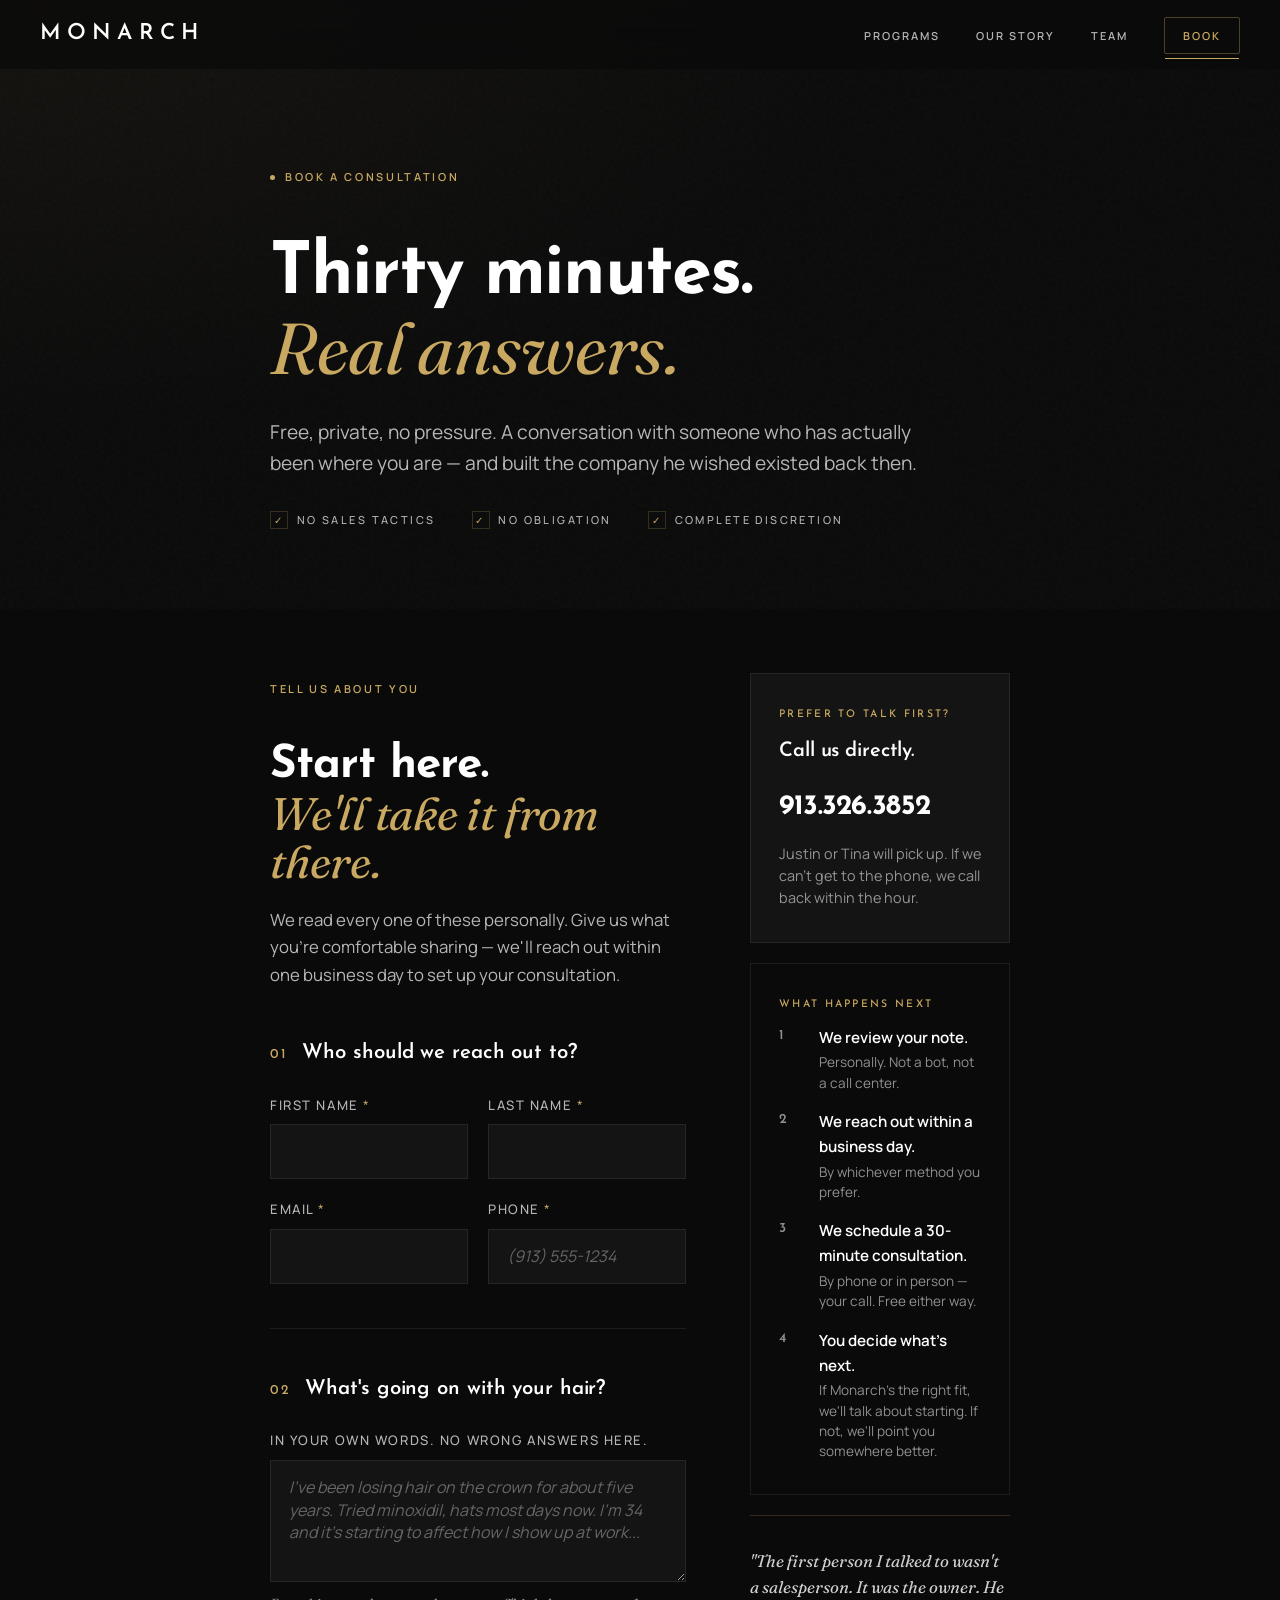
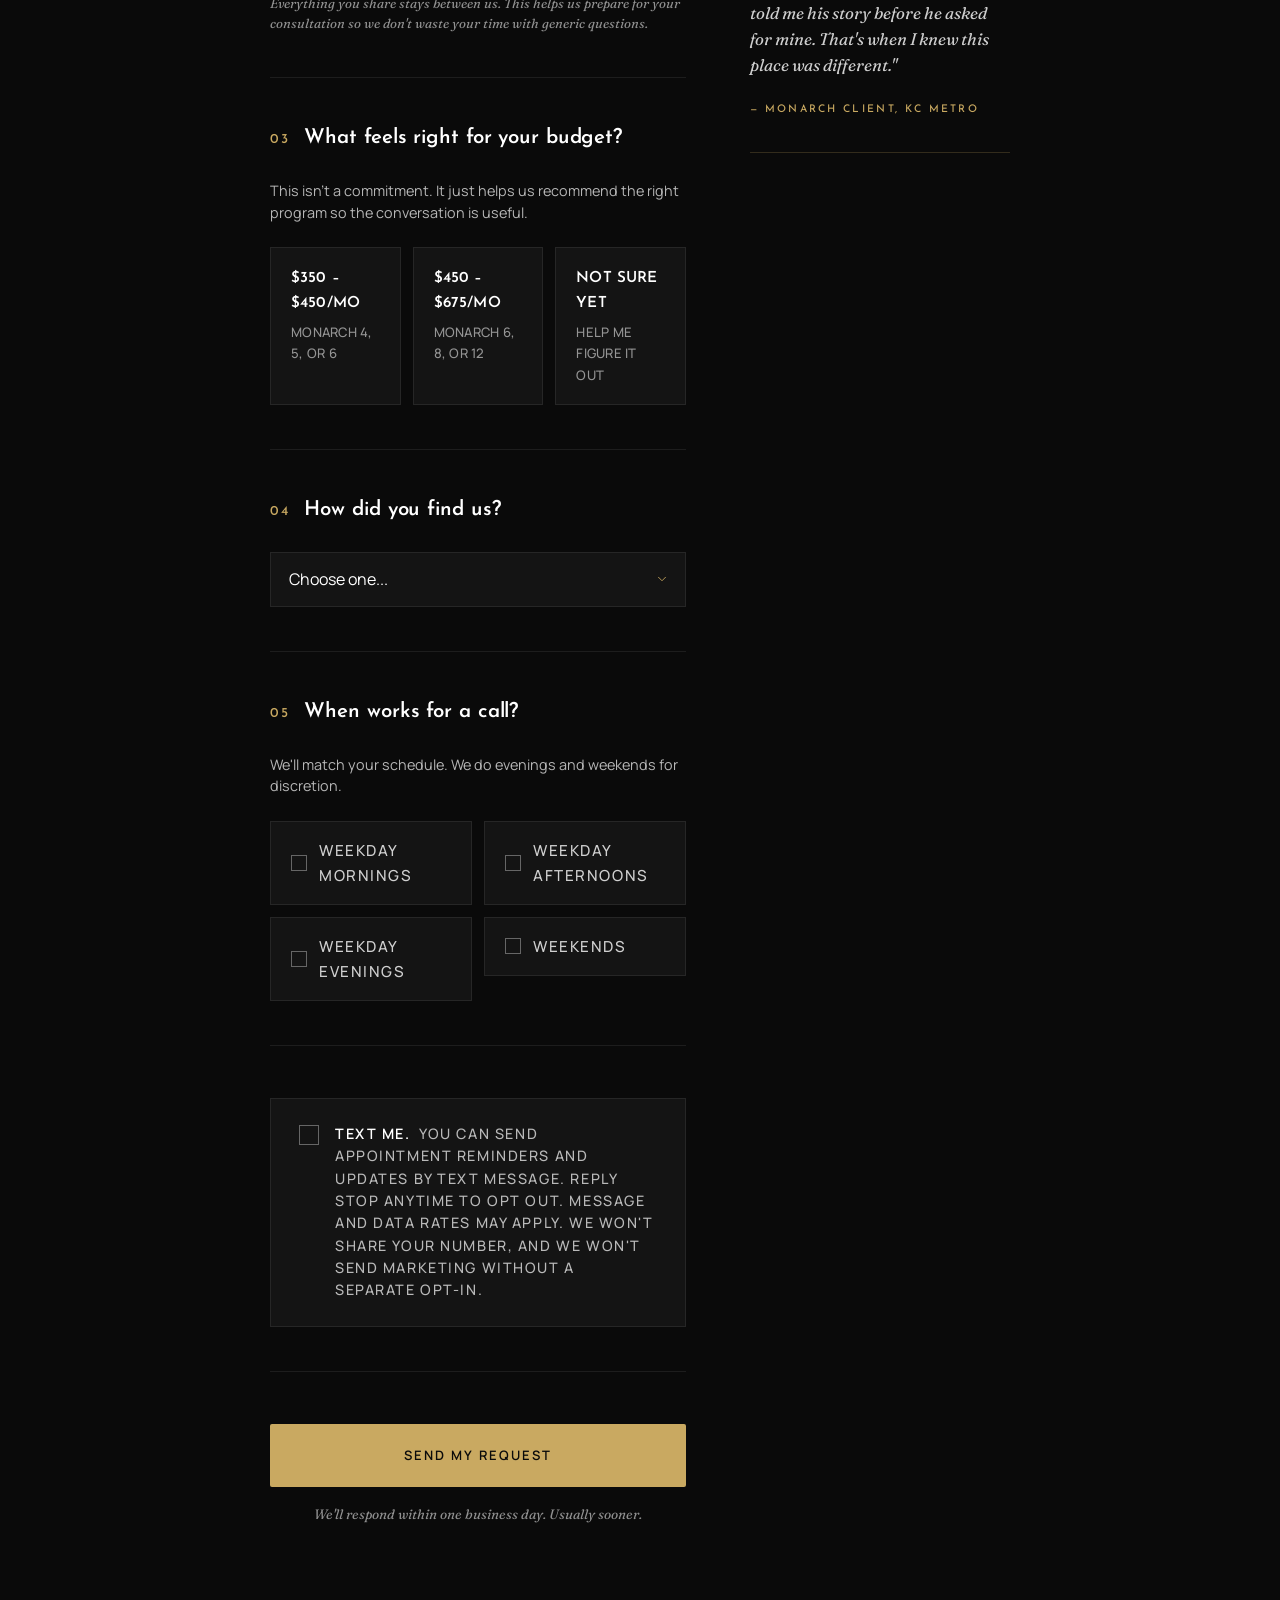
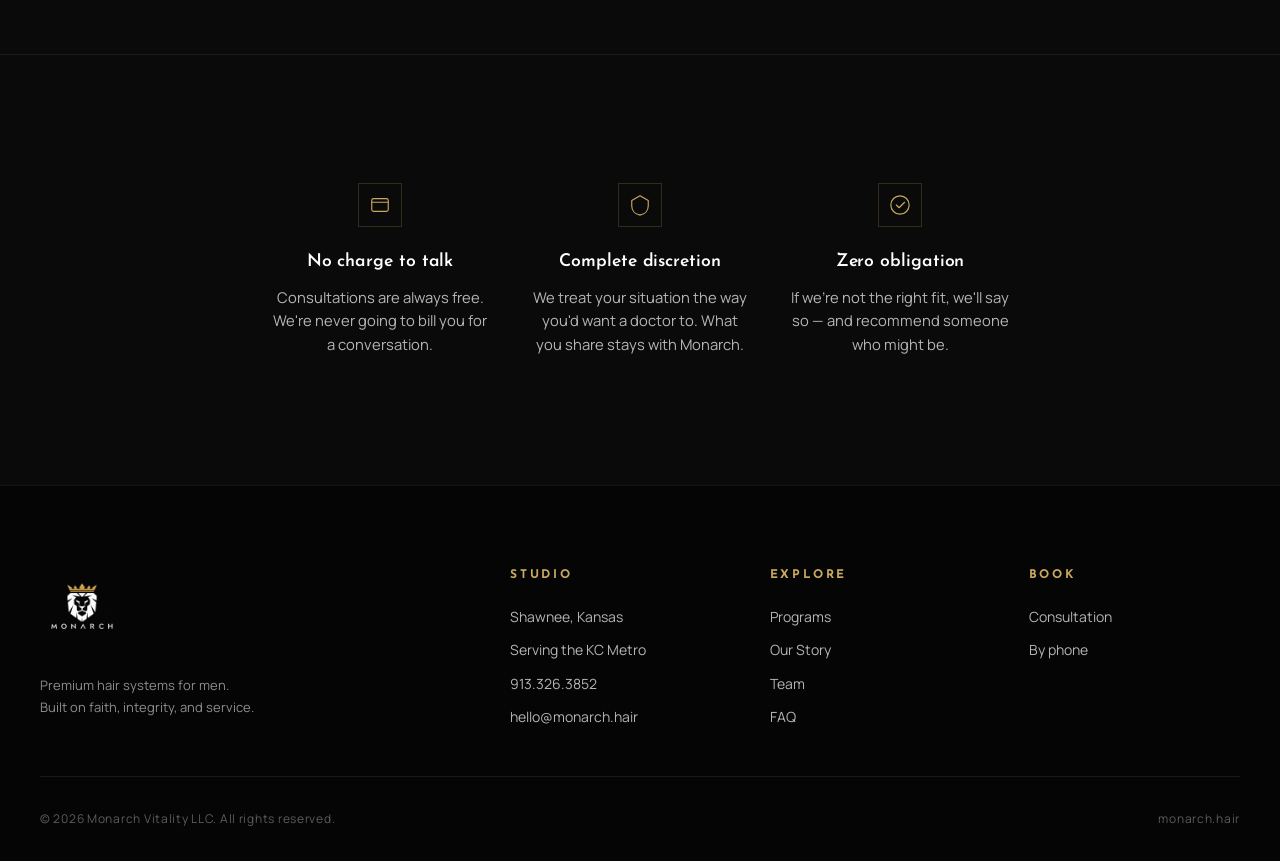
==== commit 8b075eb7: "Remove Results page references for now" ====
--- a/book.html
+++ b/book.html
@@ -34,7 +34,6 @@
         </button>
         <ul class="nav__links" id="navLinks">
             <li><a href="programs.html">Programs</a></li>
-            <li><a href="results.html">Results</a></li>
             <li><a href="story.html">Our Story</a></li>
             <li><a href="team.html">Team</a></li>
             <li><a href="book.html" class="nav__cta is-active">Book</a></li>
@@ -372,7 +371,6 @@
                 <h4>Explore</h4>
                 <ul>
                     <li><a href="programs.html">Programs</a></li>
-                    <li><a href="results.html">Results</a></li>
                     <li><a href="story.html">Our Story</a></li>
                     <li><a href="team.html">Team</a></li>
                     <li><a href="faq.html">FAQ</a></li>
--- a/css/styles.css
+++ b/css/styles.css
@@ -2248,3 +2248,783 @@
         padding: 1.75rem 1.5rem;
     }
 }
+
+/* ============================================================
+   OUR STORY PAGE
+   Long-form editorial treatment — slow, considered, premium.
+   ============================================================ */
+
+.story-hero {
+    padding-top: 11rem;
+    padding-bottom: 7rem;
+    text-align: center;
+    border-bottom: 1px solid var(--white-08);
+}
+.story-hero .eyebrow {
+    justify-content: center;
+}
+.story-hero__headline {
+    font-family: var(--font-display);
+    font-weight: 700;
+    font-size: clamp(2.5rem, 5.5vw, 4.5rem);
+    line-height: 1.1;
+    letter-spacing: -0.02em;
+    color: var(--white);
+    margin: 1.75rem auto 0;
+    max-width: 18ch;
+}
+.story-hero__headline .serif-italic {
+    font-weight: 400;
+    line-height: 1.1;
+    display: inline-block;
+}
+
+/* Story chapter sections */
+.story-scene {
+    padding-top: clamp(4rem, 8vw, 6.5rem);
+    padding-bottom: clamp(4rem, 8vw, 6.5rem);
+    border-bottom: 1px solid var(--white-08);
+}
+.story-scene--alt {
+    background:
+        radial-gradient(ellipse at top right, rgba(201, 169, 97, 0.025) 0%, transparent 50%),
+        var(--black-deep);
+}
+.story-scene--faith {
+    background:
+        radial-gradient(ellipse at center, rgba(201, 169, 97, 0.04) 0%, transparent 60%),
+        var(--black-deep);
+    border-top: 1px solid var(--gold-faint);
+    border-bottom: 1px solid var(--gold-faint);
+}
+
+.story-chapter-num {
+    font-family: var(--font-display);
+    font-weight: 500;
+    font-size: 11px;
+    letter-spacing: 0.32em;
+    text-transform: uppercase;
+    color: var(--gold);
+    margin-bottom: 1.75rem;
+    display: flex;
+    align-items: center;
+    gap: 1rem;
+}
+.story-chapter-num::before {
+    content: '';
+    width: 32px;
+    height: 1px;
+    background: var(--gold-line);
+    display: inline-block;
+}
+
+.story-section-headline {
+    font-family: var(--font-display);
+    font-weight: 700;
+    font-size: clamp(2rem, 4.5vw, 3.25rem);
+    line-height: 1.05;
+    letter-spacing: -0.022em;
+    color: var(--white);
+    margin: 0 0 2.75rem;
+    max-width: 22ch;
+}
+.story-section-headline .serif-italic {
+    font-weight: 400;
+    line-height: 1.05;
+    display: block;
+}
+
+/* Body prose — the actual reading experience */
+.story-prose {
+    max-width: 64ch;
+}
+.story-prose p {
+    font-family: var(--font-body);
+    font-weight: 400;
+    font-size: 1.125rem;
+    line-height: 1.72;
+    color: var(--white-80);
+    margin: 0 0 1.5rem;
+    letter-spacing: 0.005em;
+}
+
+.story-prose p:last-child {
+    margin-bottom: 0;
+}
+
+/* Lead paragraph (first sentence in a chapter) */
+.story-lead {
+    font-family: var(--font-display) !important;
+    font-weight: 500 !important;
+    font-size: clamp(1.25rem, 1.8vw, 1.5rem) !important;
+    line-height: 1.4 !important;
+    color: var(--white) !important;
+    letter-spacing: -0.005em !important;
+    margin-bottom: 2rem !important;
+}
+
+/* Inline quote treatment */
+.story-quote-inline {
+    font-family: var(--font-serif);
+    font-style: italic;
+    font-weight: 400;
+    color: var(--gold);
+    letter-spacing: 0.01em;
+}
+
+/* Emphasis — the hard-landing line at end of a chapter */
+.story-emphasis {
+    font-family: var(--font-serif) !important;
+    font-style: italic !important;
+    font-weight: 400 !important;
+    font-size: clamp(1.4rem, 2.2vw, 1.8rem) !important;
+    line-height: 1.35 !important;
+    color: var(--white) !important;
+    letter-spacing: -0.005em !important;
+    padding-top: 1rem;
+    margin-top: 1.5rem !important;
+    border-top: 1px solid var(--gold-faint);
+    max-width: 28ch;
+}
+
+/* Italic emphasis within prose */
+.story-prose em {
+    font-family: var(--font-serif);
+    font-style: italic;
+    color: var(--gold);
+    font-weight: 400;
+}
+
+/* Closing chapter */
+.story-close {
+    padding-top: clamp(4rem, 8vw, 6.5rem);
+    padding-bottom: clamp(5rem, 10vw, 8rem);
+    text-align: center;
+    background:
+        radial-gradient(ellipse at center, rgba(201, 169, 97, 0.05) 0%, transparent 65%),
+        var(--black);
+}
+.story-close .story-chapter-num {
+    justify-content: center;
+}
+.story-close .story-chapter-num::before {
+    display: none;
+}
+.story-close .story-section-headline {
+    margin-left: auto;
+    margin-right: auto;
+    max-width: 26ch;
+    text-align: center;
+}
+.story-close .story-prose {
+    margin: 0 auto;
+    text-align: center;
+    max-width: 56ch;
+}
+.story-close .story-prose p {
+    font-family: var(--font-display);
+    font-weight: 500;
+    font-size: clamp(1.15rem, 1.7vw, 1.4rem);
+    line-height: 1.55;
+    color: var(--white);
+    letter-spacing: -0.005em;
+    margin-bottom: 1rem;
+}
+
+/* Values row on story page */
+.story-values {
+    justify-content: center;
+    margin: 3rem auto 3.5rem;
+    flex-wrap: wrap;
+}
+
+/* CTA at the bottom of the story */
+.story-cta {
+    padding-top: 1.5rem;
+    border-top: 1px solid var(--white-08);
+    max-width: 540px;
+    margin: 0 auto;
+}
+.story-cta__line {
+    font-family: var(--font-serif) !important;
+    font-style: italic !important;
+    font-size: 1.25rem !important;
+    line-height: 1.4 !important;
+    color: var(--gold) !important;
+    margin: 1.5rem 0 1.75rem !important;
+    font-weight: 400 !important;
+}
+.story-cta__buttons {
+    display: flex;
+    gap: 0.875rem;
+    justify-content: center;
+    flex-wrap: wrap;
+}
+
+/* ============================================================
+   STORY RESPONSIVE
+   ============================================================ */
+@media (max-width: 768px) {
+    .story-hero {
+        padding-top: 8rem;
+        padding-bottom: 4rem;
+    }
+    .story-prose p {
+        font-size: 1.05rem;
+        line-height: 1.7;
+    }
+    .story-emphasis {
+        font-size: 1.3rem !important;
+    }
+    .story-cta__buttons {
+        flex-direction: column;
+        align-items: stretch;
+    }
+    .story-cta__buttons .btn {
+        width: 100%;
+    }
+}
+
+/* ============================================================
+   TEAM PAGE
+   ============================================================ */
+
+.team-hero {
+    text-align: center;
+    padding-top: 11rem;
+    padding-bottom: 6rem;
+    border-bottom: 1px solid var(--white-08);
+}
+.team-hero .eyebrow {
+    justify-content: center;
+}
+.team-hero__headline {
+    font-family: var(--font-display);
+    font-weight: 700;
+    font-size: clamp(2.5rem, 5.5vw, 4.5rem);
+    line-height: 1.05;
+    letter-spacing: -0.02em;
+    color: var(--white);
+    margin: 1.75rem auto 1.75rem;
+    max-width: 18ch;
+}
+.team-hero__headline .serif-italic {
+    font-weight: 400;
+    line-height: 1.05;
+    display: inline-block;
+}
+.team-hero__sub {
+    font-size: clamp(1.05rem, 1.5vw, 1.2rem);
+    line-height: 1.65;
+    color: var(--white-70);
+    max-width: 60ch;
+    margin: 0 auto;
+}
+
+/* Each member section — alternating photo / content layout */
+.team-member {
+    padding-top: clamp(4rem, 8vw, 7rem);
+    padding-bottom: clamp(4rem, 8vw, 7rem);
+}
+.team-member--alt {
+    background:
+        radial-gradient(ellipse at top right, rgba(201, 169, 97, 0.025) 0%, transparent 55%),
+        var(--black-deep);
+}
+
+.team-member__grid {
+    display: grid;
+    grid-template-columns: minmax(0, 1fr) minmax(0, 1.2fr);
+    gap: clamp(2.5rem, 5vw, 5rem);
+    align-items: center;
+    max-width: 1180px;
+    margin: 0 auto;
+}
+.team-member--reverse .team-member__grid {
+    grid-template-columns: minmax(0, 1.2fr) minmax(0, 1fr);
+}
+.team-member--reverse .team-member__photo-wrap {
+    order: 2;
+}
+.team-member--reverse .team-member__content {
+    order: 1;
+}
+
+/* Photo treatment */
+.team-member__photo-wrap {
+    position: relative;
+    width: 100%;
+}
+.team-member__photo {
+    position: relative;
+    aspect-ratio: 4 / 5;
+    overflow: hidden;
+    background: var(--black-surface);
+    border: 1px solid var(--gold-muted);
+}
+.team-member__photo::after {
+    content: '';
+    position: absolute;
+    inset: auto 0 0 0;
+    height: 35%;
+    background: linear-gradient(to top, rgba(10, 10, 10, 0.75) 0%, rgba(10, 10, 10, 0.2) 60%, transparent 100%);
+    pointer-events: none;
+    z-index: 1;
+}
+.team-member__photo img {
+    width: 100%;
+    height: 100%;
+    object-fit: cover;
+    object-position: center 25%;
+    filter: saturate(0.94) contrast(1.03);
+    transition: transform 1.5s var(--ease-out);
+}
+.team-member__photo-wrap:hover .team-member__photo img {
+    transform: scale(1.02);
+}
+
+/* Photo caption overlay */
+.team-member__caption {
+    position: absolute;
+    bottom: 1.5rem;
+    left: 1.5rem;
+    z-index: 2;
+    display: flex;
+    flex-direction: column;
+    gap: 0.25rem;
+}
+.team-member__caption-label {
+    font-family: var(--font-display);
+    font-weight: 500;
+    font-size: 9.5px;
+    letter-spacing: 0.28em;
+    text-transform: uppercase;
+    color: var(--gold);
+}
+.team-member__caption-name {
+    font-family: var(--font-display);
+    font-weight: 600;
+    font-size: 1rem;
+    letter-spacing: 0.05em;
+    color: var(--white);
+    text-transform: uppercase;
+}
+
+/* Content side */
+.team-member__role {
+    font-family: var(--font-display);
+    font-weight: 500;
+    font-size: 11px;
+    letter-spacing: 0.28em;
+    text-transform: uppercase;
+    color: var(--gold);
+    margin-bottom: 1rem;
+    display: flex;
+    align-items: center;
+    gap: 0.875rem;
+}
+.team-member__role::before {
+    content: '';
+    width: 28px;
+    height: 1px;
+    background: var(--gold-line);
+}
+.team-member__name {
+    font-family: var(--font-display);
+    font-weight: 700;
+    font-size: clamp(2rem, 4vw, 3rem);
+    line-height: 1.05;
+    letter-spacing: -0.02em;
+    color: var(--white);
+    margin: 0 0 1.75rem;
+}
+.team-member__bio p {
+    font-family: var(--font-body);
+    font-weight: 400;
+    font-size: 1.05rem;
+    line-height: 1.7;
+    color: var(--white-80);
+    margin: 0 0 1.25rem;
+}
+.team-member__bio p:last-child {
+    margin-bottom: 0;
+}
+.team-member__bio em {
+    font-family: var(--font-serif);
+    font-style: italic;
+    color: var(--gold);
+    font-weight: 400;
+}
+
+/* Pills (the "human" details row) */
+.team-member__pills {
+    display: flex;
+    flex-wrap: wrap;
+    gap: 0.5rem;
+    margin-top: 2rem;
+}
+.team-pill {
+    display: inline-flex;
+    align-items: center;
+    padding: 0.5rem 0.95rem;
+    background: var(--black-surface);
+    border: 1px solid var(--white-08);
+    font-family: var(--font-body);
+    font-weight: 500;
+    font-size: 0.78rem;
+    letter-spacing: 0.06em;
+    text-transform: uppercase;
+    color: var(--white-70);
+    line-height: 1;
+    white-space: nowrap;
+}
+
+/* "You should know" callout — quiet, italic, warm */
+.team-aside {
+    margin-top: 2rem;
+    padding: 1.5rem 1.75rem;
+    border-left: 2px solid var(--gold-muted);
+    background: linear-gradient(to right, rgba(201, 169, 97, 0.04), transparent 60%);
+}
+.team-aside__label {
+    font-family: var(--font-display);
+    font-weight: 500;
+    font-size: 10px;
+    letter-spacing: 0.28em;
+    text-transform: uppercase;
+    color: var(--gold);
+    margin-bottom: 0.5rem;
+}
+.team-aside p {
+    font-family: var(--font-serif);
+    font-style: italic;
+    font-weight: 400;
+    font-size: 1.05rem;
+    line-height: 1.55;
+    color: var(--white-80);
+    margin: 0;
+}
+.team-aside em {
+    color: var(--gold);
+    font-style: italic;
+}
+
+/* Closing "third chair" section */
+.team-third {
+    text-align: center;
+    border-top: 1px solid var(--white-08);
+    padding-top: clamp(4rem, 7vw, 6rem);
+    padding-bottom: clamp(3rem, 6vw, 5rem);
+}
+.team-third .eyebrow {
+    justify-content: center;
+}
+.team-third__headline {
+    font-family: var(--font-display);
+    font-weight: 700;
+    font-size: clamp(2rem, 4vw, 3rem);
+    line-height: 1.05;
+    letter-spacing: -0.02em;
+    color: var(--white);
+    margin: 1.5rem auto 1.5rem;
+    max-width: 22ch;
+}
+.team-third__headline .serif-italic {
+    font-weight: 400;
+    line-height: 1.05;
+}
+.team-third__copy {
+    font-size: 1.1rem;
+    line-height: 1.7;
+    color: var(--white-70);
+    max-width: 56ch;
+    margin: 0 auto;
+}
+
+/* ============================================================
+   TEAM RESPONSIVE
+   ============================================================ */
+@media (max-width: 900px) {
+    .team-member__grid,
+    .team-member--reverse .team-member__grid {
+        grid-template-columns: 1fr;
+        gap: 2.5rem;
+        max-width: 540px;
+    }
+    .team-member--reverse .team-member__photo-wrap {
+        order: 1;
+    }
+    .team-member--reverse .team-member__content {
+        order: 2;
+    }
+}
+
+@media (max-width: 768px) {
+    .team-hero {
+        padding-top: 8rem;
+        padding-bottom: 3.5rem;
+    }
+    .team-member__bio p {
+        font-size: 1rem;
+        line-height: 1.65;
+    }
+    .team-aside {
+        padding: 1.25rem 1.5rem;
+    }
+    .team-pill {
+        font-size: 0.72rem;
+        padding: 0.45rem 0.75rem;
+    }
+    .team-member__caption {
+        bottom: 1.25rem;
+        left: 1.25rem;
+    }
+}
+
+/* ============================================================
+   TEAM PAGE
+   ============================================================ */
+
+.team-hero {
+    padding-top: 11rem;
+    padding-bottom: 6rem;
+    text-align: center;
+    border-bottom: 1px solid var(--white-08);
+}
+.team-hero .eyebrow {
+    justify-content: center;
+}
+.team-hero__headline {
+    font-family: var(--font-display);
+    font-weight: 700;
+    font-size: clamp(2.5rem, 6vw, 4.5rem);
+    line-height: 1.05;
+    letter-spacing: -0.02em;
+    color: var(--white);
+    margin: 1.75rem 0 2rem;
+}
+.team-hero__headline .serif-italic {
+    font-weight: 400;
+    display: block;
+    line-height: 1.05;
+}
+.team-hero__sub {
+    font-size: clamp(1.05rem, 1.4vw, 1.2rem);
+    line-height: 1.65;
+    color: var(--white-70);
+    max-width: 58ch;
+    margin: 0 auto;
+}
+
+/* Team member section — alternating photo/bio rows */
+.team-member {
+    padding-top: clamp(4rem, 8vw, 6rem);
+    padding-bottom: clamp(4rem, 8vw, 6rem);
+    border-bottom: 1px solid var(--white-08);
+}
+.team-member--alt {
+    background:
+        radial-gradient(ellipse at top right, rgba(201, 169, 97, 0.025) 0%, transparent 55%),
+        var(--black-deep);
+}
+
+.team-member__layout {
+    display: grid;
+    grid-template-columns: 0.85fr 1fr;
+    gap: clamp(2.5rem, 6vw, 5rem);
+    align-items: center;
+    max-width: 1140px;
+    margin: 0 auto;
+}
+.team-member__layout--reverse .team-member__photo {
+    order: 2;
+}
+.team-member__layout--reverse .team-member__copy {
+    order: 1;
+}
+
+/* Photo with corner brackets — same Omega detail as homepage hero */
+.team-member__photo {
+    position: relative;
+    max-width: 460px;
+    width: 100%;
+    margin: 0 auto;
+}
+.team-member__frame {
+    position: relative;
+    overflow: hidden;
+    aspect-ratio: 4 / 5;
+    background: var(--black-surface);
+}
+.team-member__frame img {
+    width: 100%;
+    height: 100%;
+    object-fit: cover;
+    filter: saturate(0.96) contrast(1.02);
+    transition: transform 1.2s var(--ease-out);
+}
+.team-member__photo:hover .team-member__frame img {
+    transform: scale(1.02);
+}
+.team-member__frame::before {
+    content: '';
+    position: absolute;
+    inset: 0;
+    border: 1px solid var(--gold-muted);
+    z-index: 3;
+    pointer-events: none;
+}
+
+/* Corner brackets */
+.team-member__corners::before,
+.team-member__corners::after {
+    content: '';
+    position: absolute;
+    width: 22px;
+    height: 22px;
+    border-color: var(--gold);
+    z-index: 4;
+    pointer-events: none;
+}
+.team-member__corners::before {
+    top: -10px;
+    left: -10px;
+    border-top: 1px solid;
+    border-left: 1px solid;
+}
+.team-member__corners::after {
+    bottom: -10px;
+    right: -10px;
+    border-bottom: 1px solid;
+    border-right: 1px solid;
+}
+
+/* Copy column */
+.team-member__copy {
+    max-width: 540px;
+}
+.team-member__name {
+    font-family: var(--font-display);
+    font-weight: 700;
+    font-size: clamp(2.25rem, 4vw, 3rem);
+    line-height: 1.05;
+    letter-spacing: -0.02em;
+    color: var(--white);
+    margin: 1rem 0 0.5rem;
+}
+.team-member__role {
+    font-family: var(--font-display);
+    font-weight: 500;
+    font-size: 0.85rem;
+    letter-spacing: 0.22em;
+    text-transform: uppercase;
+    color: var(--gold);
+    margin: 0 0 2rem;
+}
+.team-member__bio p {
+    font-family: var(--font-body);
+    font-weight: 400;
+    font-size: 1.05rem;
+    line-height: 1.7;
+    color: var(--white-80);
+    margin: 0 0 1.25rem;
+}
+.team-member__bio em {
+    font-family: var(--font-serif);
+    font-style: italic;
+    color: var(--gold);
+    font-weight: 400;
+}
+.team-member__quote {
+    font-family: var(--font-serif) !important;
+    font-style: italic !important;
+    font-size: clamp(1.15rem, 1.6vw, 1.35rem) !important;
+    line-height: 1.45 !important;
+    color: var(--white) !important;
+    margin: 1.75rem 0 1.5rem !important;
+    padding-left: 1.25rem;
+    border-left: 1px solid var(--gold);
+}
+
+/* The Promise — closing CTA section */
+.team-promise {
+    text-align: center;
+    padding-top: clamp(4rem, 8vw, 6rem);
+    padding-bottom: clamp(5rem, 10vw, 8rem);
+    background:
+        radial-gradient(ellipse at center, rgba(201, 169, 97, 0.05) 0%, transparent 65%),
+        var(--black);
+}
+.team-promise .eyebrow {
+    justify-content: center;
+    margin-bottom: 1.5rem;
+}
+.team-promise__headline {
+    font-family: var(--font-display);
+    font-weight: 700;
+    font-size: clamp(2rem, 4.5vw, 3.25rem);
+    line-height: 1.05;
+    letter-spacing: -0.022em;
+    color: var(--white);
+    margin: 0 auto 2.5rem;
+    max-width: 22ch;
+}
+.team-promise__headline .serif-italic {
+    font-weight: 400;
+    display: block;
+    line-height: 1.05;
+}
+.team-promise__sub {
+    font-size: clamp(1rem, 1.4vw, 1.15rem);
+    line-height: 1.7;
+    color: var(--white-80);
+    max-width: 58ch;
+    margin: 0 auto 1.25rem;
+}
+.team-promise__sub:last-of-type {
+    margin-bottom: 2.75rem;
+}
+.team-promise__cta {
+    display: flex;
+    gap: 0.875rem;
+    justify-content: center;
+    flex-wrap: wrap;
+}
+
+/* ============================================================
+   TEAM RESPONSIVE
+   ============================================================ */
+@media (max-width: 1024px) {
+    .team-member__layout {
+        grid-template-columns: 1fr;
+        gap: 2.5rem;
+        max-width: 600px;
+    }
+    .team-member__layout--reverse .team-member__photo {
+        order: 0;
+    }
+    .team-member__layout--reverse .team-member__copy {
+        order: 0;
+    }
+}
+
+@media (max-width: 768px) {
+    .team-hero {
+        padding-top: 8rem;
+        padding-bottom: 4rem;
+    }
+    .team-member__photo {
+        max-width: 360px;
+    }
+    .team-member__corners::before,
+    .team-member__corners::after {
+        display: none;
+    }
+    .team-promise__cta {
+        flex-direction: column;
+        align-items: stretch;
+    }
+    .team-promise__cta .btn {
+        width: 100%;
+    }
+}
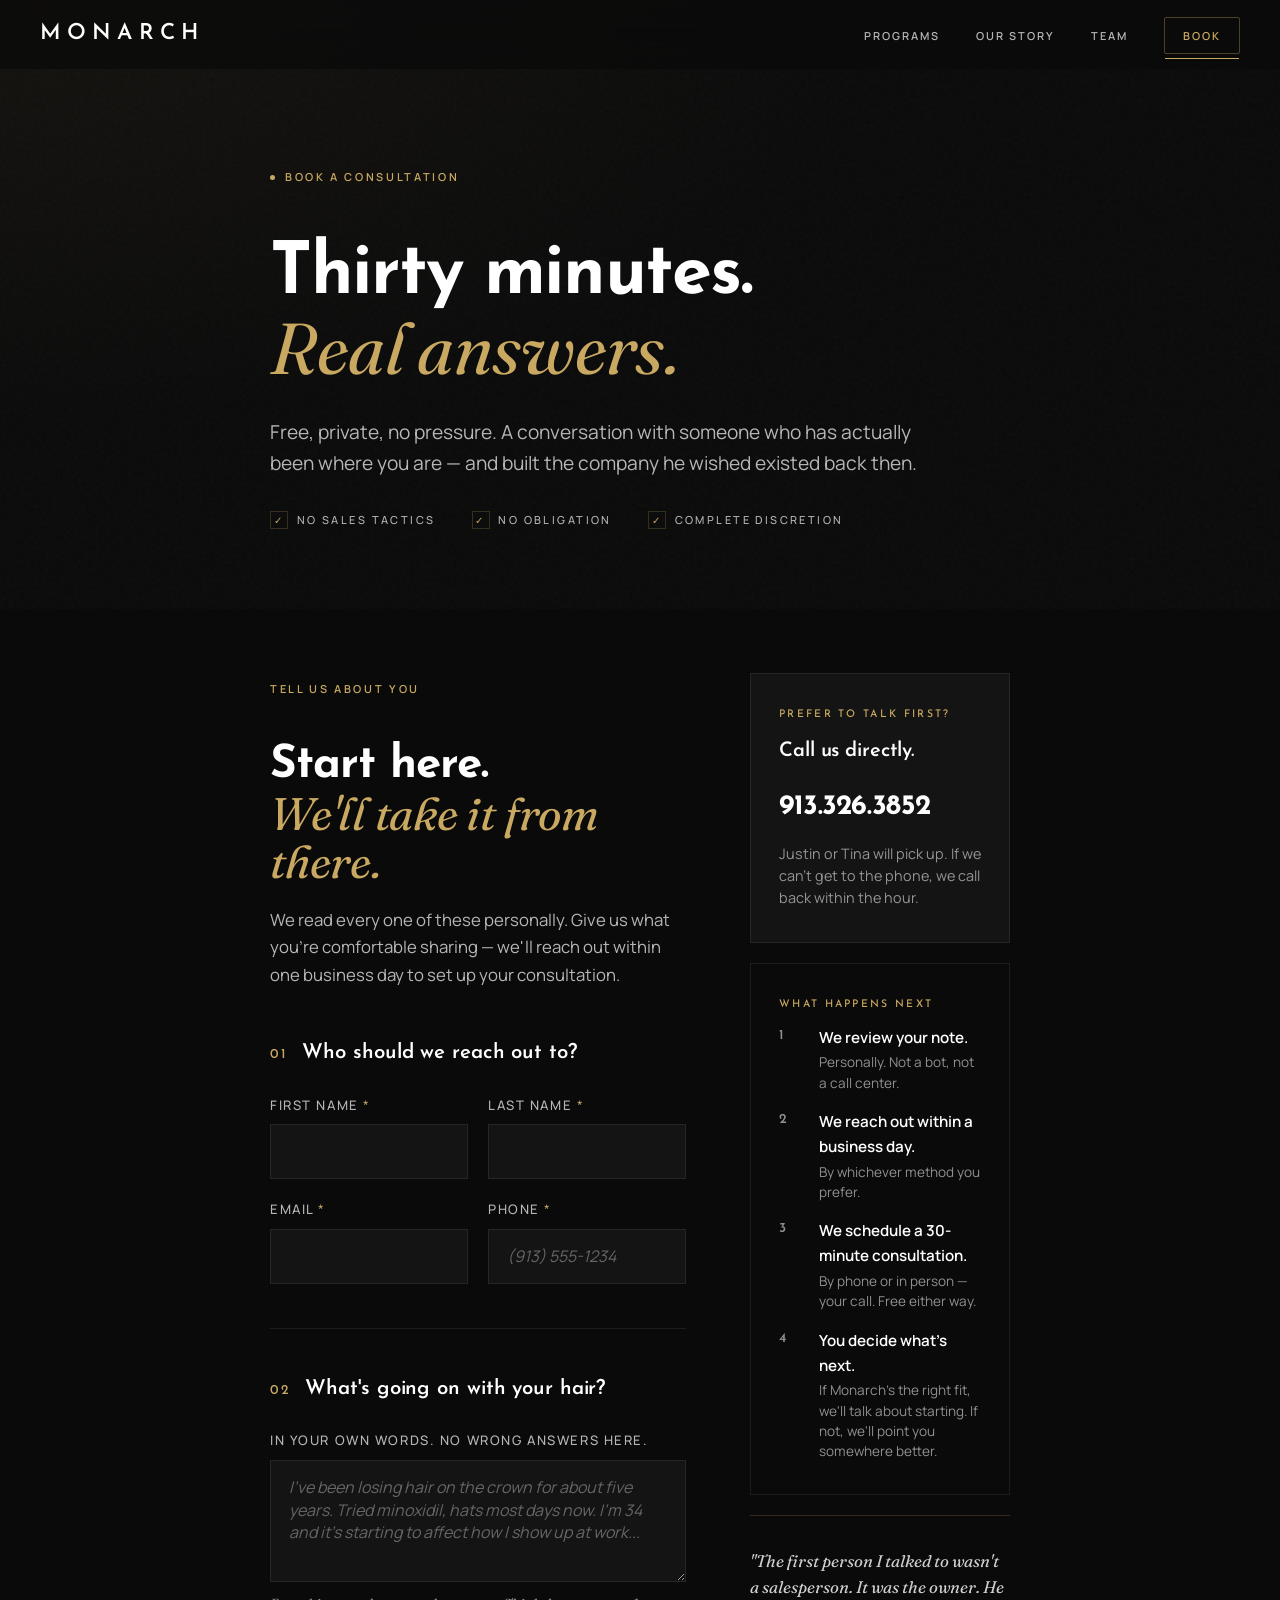
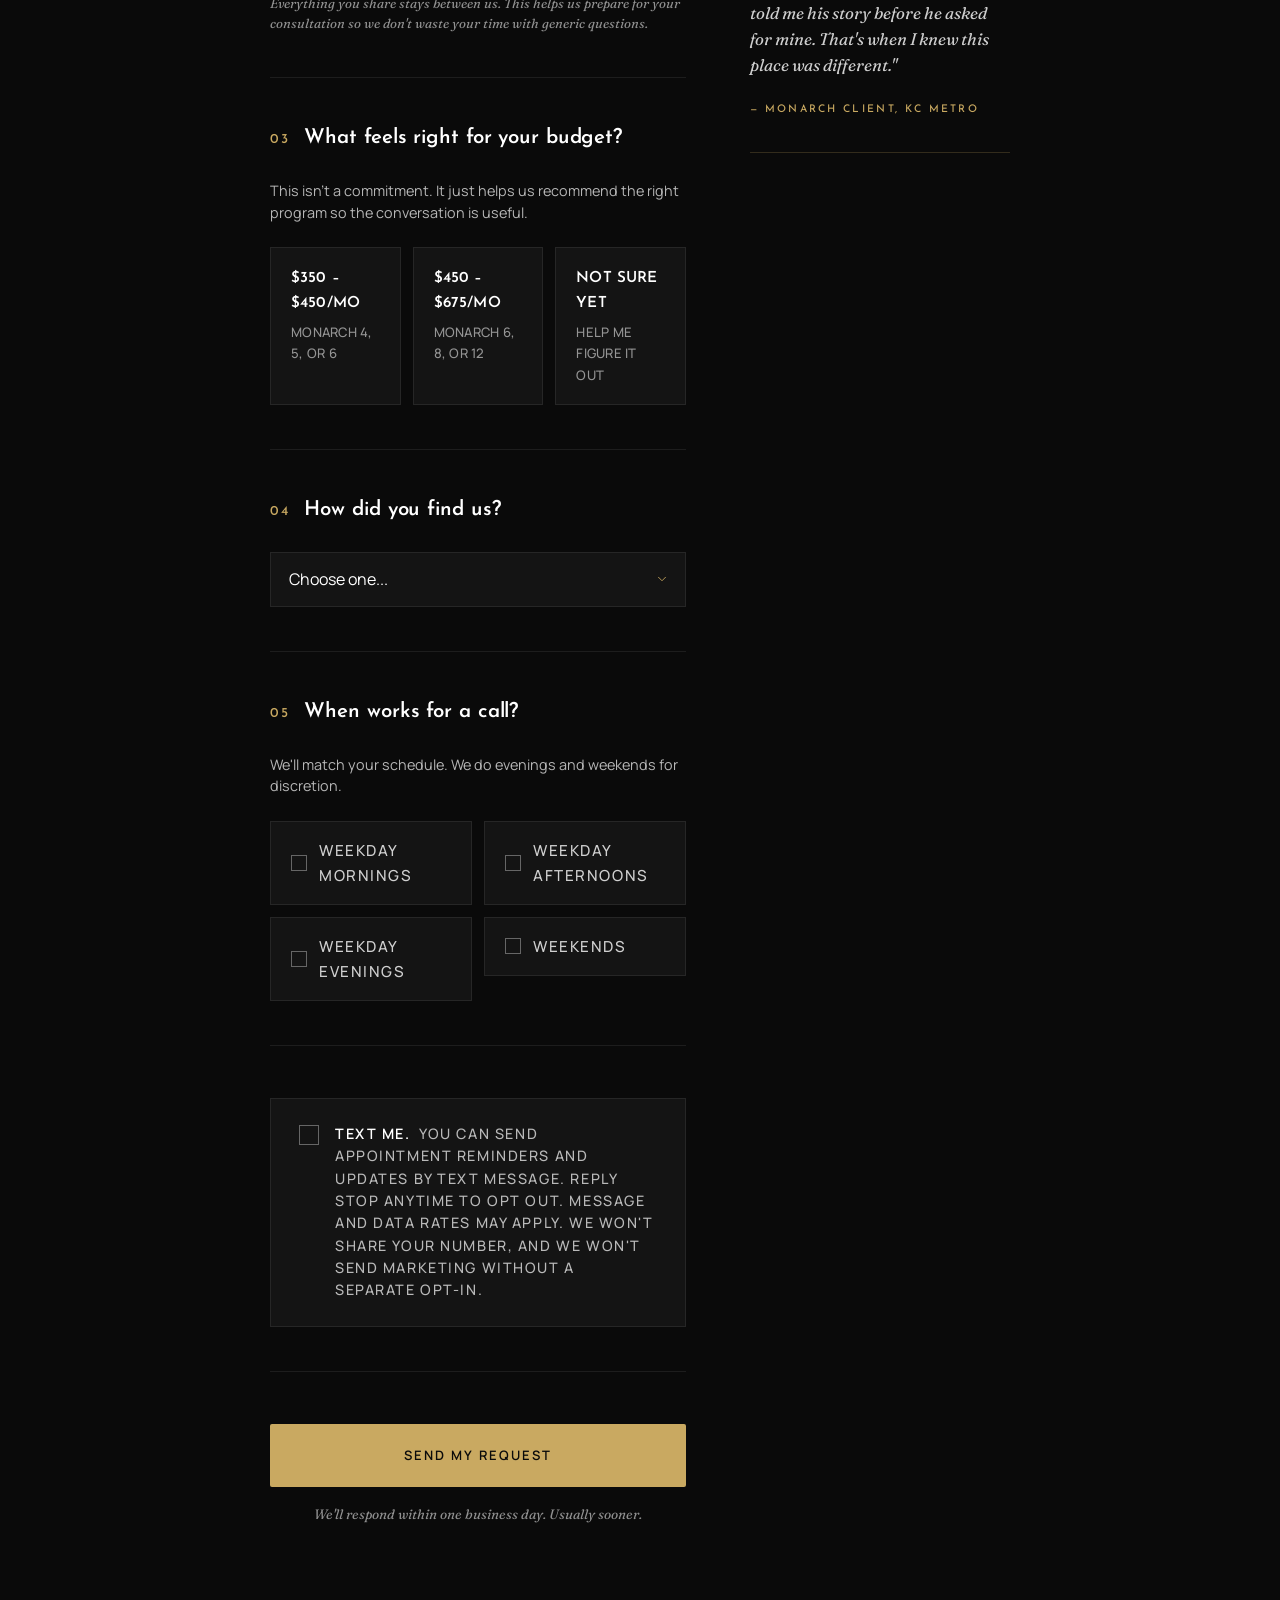
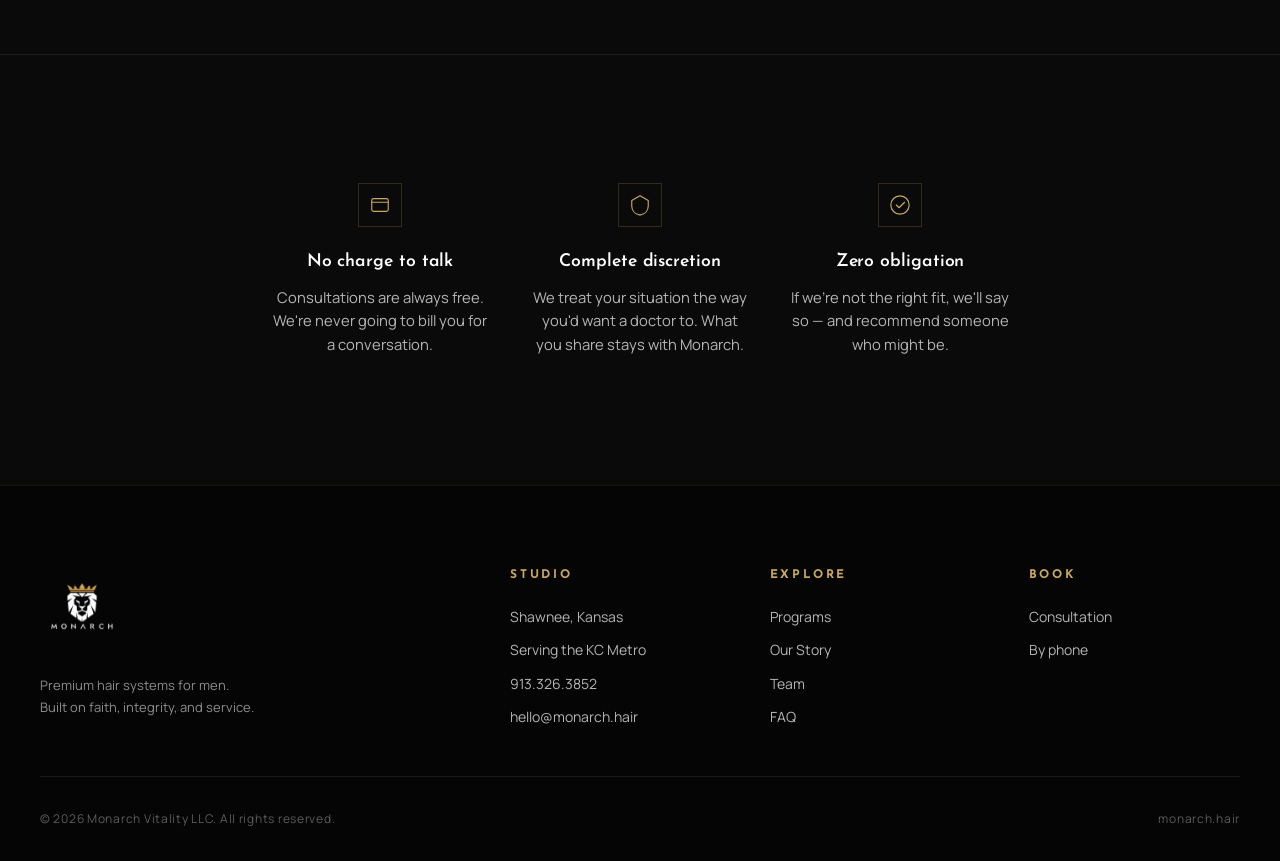
==== commit 9eb1fd8d: "Remove competitor name references" ====
--- a/book.html
+++ b/book.html
@@ -167,7 +167,7 @@
                             <select id="source" name="source">
                                 <option value="">Choose one...</option>
                                 <option value="referral">A friend or family member referred me</option>
-                                <option value="former-client">I was a client at Hair Club or another studio</option>
+                                <option value="former-client">I was a client at another hair restoration studio</option>
                                 <option value="google">Google search</option>
                                 <option value="social">Instagram, Facebook, or another social platform</option>
                                 <option value="community">Local community or church connection</option>
